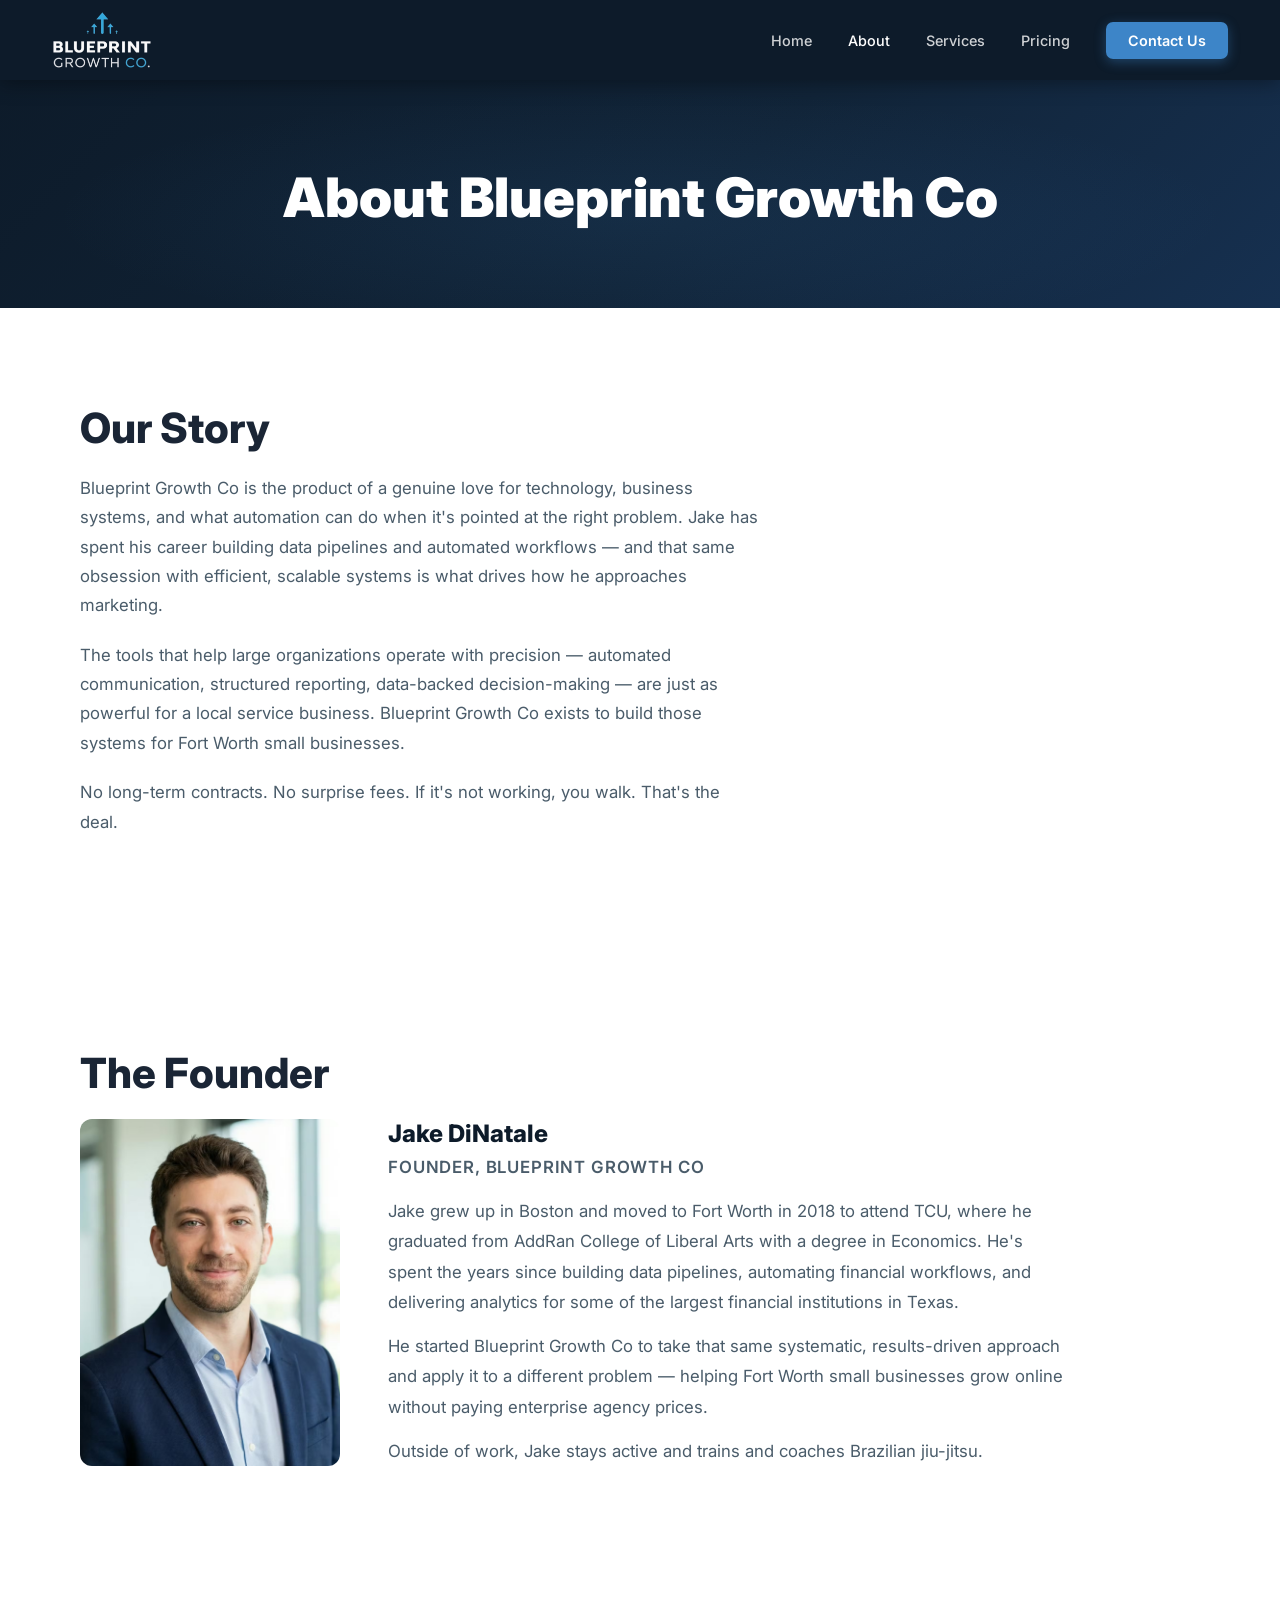
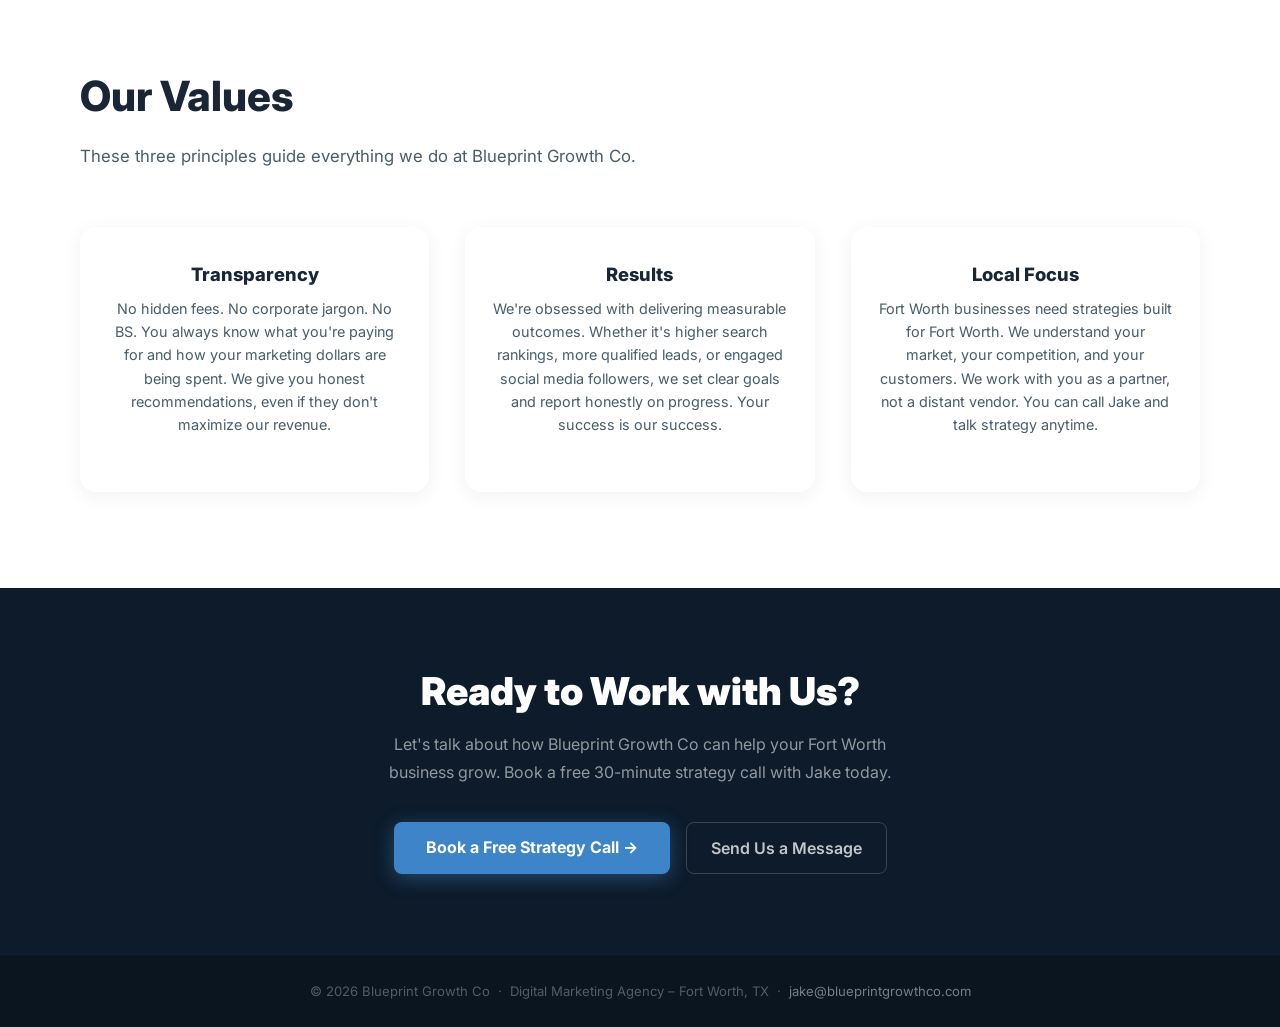
==== about.html @ 94628515 "Blueprint Growth Co - initial site build" ====
<!DOCTYPE html>
<html lang="en">
<head>
  <meta charset="UTF-8" />
  <meta name="viewport" content="width=device-width, initial-scale=1.0" />

  <title>About Us | Blueprint Growth Co – Digital Marketing Agency Fort Worth TX</title>
  <meta name="description" content="Learn about Blueprint Growth Co, a Fort Worth-based digital marketing agency dedicated to helping small businesses grow through local SEO, website design, social media management, and customer outreach." />
  <meta name="keywords" content="Blueprint Growth Co, digital marketing agency Fort Worth, small business marketing Fort Worth, local SEO Fort Worth, marketing consultant Fort Worth Texas" />
  <meta name="author" content="Jake DiNatale, Blueprint Growth Co" />
  <meta name="robots" content="index, follow" />
  <link rel="canonical" href="https://www.blueprintgrowthco.com/about.html" />
  <meta name="geo.region" content="US-TX" />
  <meta name="geo.placename" content="Fort Worth, Texas" />
  <meta name="geo.position" content="32.7555;-97.3308" />
  <meta property="og:type" content="website" />
  <meta property="og:url" content="https://www.blueprintgrowthco.com/about.html" />
  <meta property="og:title" content="About Blueprint Growth Co – Fort Worth Digital Marketing Agency" />
  <meta property="og:description" content="Fort Worth digital marketing agency helping small businesses grow. Meet the team behind Blueprint Growth Co." />
  <meta property="og:image" content="https://www.blueprintgrowthco.com/assets/images/logo.png" />
  <meta property="og:site_name" content="Blueprint Growth Co" />

  <script type="application/ld+json">
  {
    "@context": "https://schema.org",
    "@type": "BreadcrumbList",
    "itemListElement": [
      { "@type": "ListItem", "position": 1, "name": "Home", "item": "https://www.blueprintgrowthco.com/" },
      { "@type": "ListItem", "position": 2, "name": "About", "item": "https://www.blueprintgrowthco.com/about.html" }
    ]
  }
  </script>
  <script type="application/ld+json">
  {
    "@context": "https://schema.org",
    "@type": "LocalBusiness",
    "name": "Blueprint Growth Co",
    "description": "Fort Worth digital marketing agency for small businesses. Founded by Jake DiNatale, we focus on local SEO, website design, social media management, and AI-powered customer outreach.",
    "url": "https://www.blueprintgrowthco.com",
    "telephone": "+1-978-806-6103",
    "email": "jake@blueprintgrowthco.com",
    "address": { "@type": "PostalAddress", "addressLocality": "Fort Worth", "addressRegion": "TX", "addressCountry": "US" },
    "geo": { "@type": "GeoCoordinates", "latitude": 32.7555, "longitude": -97.3308 },
    "image": "https://www.blueprintgrowthco.com/assets/images/logo.png"
  }
  </script>

  <link rel="preconnect" href="https://fonts.googleapis.com" />
  <link rel="preconnect" href="https://fonts.gstatic.com" crossorigin />
  <link href="https://fonts.googleapis.com/css2?family=Inter:wght@400;500;600;700;800;900&display=swap" rel="stylesheet" />
  <link rel="stylesheet" href="css/styles.css">
</head>
<body>

<div id="progress-bar"></div>

<a href="https://calendly.com/jacobadinatale/30min" target="_blank" rel="noopener" id="float-cta">
  <svg viewBox="0 0 24 24"><path d="M8 6h13M8 12h13M8 18h13M3 6h.01M3 12h.01M3 18h.01"/></svg>
  Book Free Strategy Call
</a>

<!-- ══ NAV ══ -->
<nav id="mainNav">
  <a href="index.html" class="nav-logo">
    <img src="assets/images/logo.png" alt="Blueprint Growth Co – Digital Marketing Agency Fort Worth TX" />
  </a>
  <ul class="nav-links">
    <li><a href="index.html">Home</a></li>
    <li><a href="about.html" class="active">About</a></li>
    <li><a href="index.html#services">Services</a></li>
    <li><a href="services.html">Pricing</a></li>
    <li><a href="contact.html" class="btn-nav">Contact Us</a></li>
  </ul>
  <button class="hamburger" aria-label="Open menu" aria-expanded="false">
    <span></span><span></span><span></span>
  </button>
  <div class="mobile-menu" id="mobileMenu" role="navigation">
    <a href="index.html">Home</a>
    <a href="about.html">About</a>
    <a href="index.html#services">Services</a>
    <a href="services.html">Pricing</a>
    <a href="contact.html">Contact Us</a>
  </div>
</nav>

<!-- ══ HERO ══ -->
<section class="about-hero" id="top">
  <div class="page-hero-inner">
    <h1>About Blueprint Growth Co</h1>
  </div>
</section>

<!-- ══ OUR STORY ══ -->
<section class="about-section reveal">
  <div class="about-section-inner">
    <h2>Our Story</h2>
    <p>Blueprint Growth Co is the product of a genuine love for technology, business systems, and what automation can do when it's pointed at the right problem. Jake has spent his career building data pipelines and automated workflows — and that same obsession with efficient, scalable systems is what drives how he approaches marketing.</p>
    <p>The tools that help large organizations operate with precision — automated communication, structured reporting, data-backed decision-making — are just as powerful for a local service business. Blueprint Growth Co exists to build those systems for Fort Worth small businesses.</p>
    <p>No long-term contracts. No surprise fees. If it's not working, you walk. That's the deal.</p>
  </div>
</section>

<!-- ══ MEET THE FOUNDER ══ -->
<section class="about-section about-section-alt">
  <div class="about-section-inner">
    <h2>The Founder</h2>

    <div class="founder-wrap reveal">
      <img src="assets/images/jake.jpg" alt="Jake DiNatale, Founder of Blueprint Growth Co" class="founder-img" />
      <div class="founder-bio">
        <h3>Jake DiNatale</h3>
        <p class="founder-title">Founder, Blueprint Growth Co</p>
        <p>Jake grew up in Boston and moved to Fort Worth in 2018 to attend TCU, where he graduated from AddRan College of Liberal Arts with a degree in Economics. He's spent the years since building data pipelines, automating financial workflows, and delivering analytics for some of the largest financial institutions in Texas.</p>
        <p>He started Blueprint Growth Co to take that same systematic, results-driven approach and apply it to a different problem — helping Fort Worth small businesses grow online without paying enterprise agency prices.</p>
        <p>Outside of work, Jake stays active and trains and coaches Brazilian jiu-jitsu.</p>
      </div>
    </div>
  </div>
</section>

<!-- ══ OUR VALUES ══ -->
<section class="about-section reveal">
  <div class="about-section-inner">
    <h2>Our Values</h2>
    <p style="margin-bottom: 56px;">These three principles guide everything we do at Blueprint Growth Co.</p>

    <div class="values-grid">
      <!-- Transparency -->
      <div class="value-card reveal">
        <h3>Transparency</h3>
        <p>No hidden fees. No corporate jargon. No BS. You always know what you're paying for and how your marketing dollars are being spent. We give you honest recommendations, even if they don't maximize our revenue.</p>
      </div>

      <!-- Results -->
      <div class="value-card reveal reveal-delay-1">
        <h3>Results</h3>
        <p>We're obsessed with delivering measurable outcomes. Whether it's higher search rankings, more qualified leads, or engaged social media followers, we set clear goals and report honestly on progress. Your success is our success.</p>
      </div>

      <!-- Local Focus -->
      <div class="value-card reveal reveal-delay-2">
        <h3>Local Focus</h3>
        <p>Fort Worth businesses need strategies built for Fort Worth. We understand your market, your competition, and your customers. We work with you as a partner, not a distant vendor. You can call Jake and talk strategy anytime.</p>
      </div>
    </div>
  </div>
</section>

<!-- ══ CTA STRIP ══ -->
<section class="cta-strip">
  <h2 class="reveal">Ready to Work with Us?</h2>
  <p class="reveal">Let's talk about how Blueprint Growth Co can help your Fort Worth business grow. Book a free 30-minute strategy call with Jake today.</p>
  <div class="cta-strip-btns reveal">
    <a href="https://calendly.com/jacobadinatale/30min" target="_blank" rel="noopener" class="btn-primary">Book a Free Strategy Call →</a>
    <a href="contact.html" class="btn-ghost">Send Us a Message</a>
  </div>
</section>

<!-- ══ FOOTER ══ -->
<footer>
  <p>&copy; 2026 Blueprint Growth Co &nbsp;·&nbsp; Digital Marketing Agency – Fort Worth, TX &nbsp;·&nbsp; <a href="mailto:jake@blueprintgrowthco.com">jake@blueprintgrowthco.com</a></p>
</footer>

<script src="js/main.js"></script>

</body>
</html>
---- css/styles.css ----
/* ── RESET ── */
*, *::before, *::after {
  box-sizing: border-box;
  margin: 0;
  padding: 0;
}

/* ── VARIABLES ── */
:root {
  --navy:    #0d1b2a;
  --navy2:   #112236;
  --navy3:   #0a1520;
  --blue:    #3d85c8;
  --blue-h:  #2d72b8;
  --blue-lt: #5a9fd4;
  --white:   #ffffff;
  --light:   #f0f5fa;
  --light2:  #e4eef7;
  --text:    #1a2535;
  --text-2:  #4a5c6a;
}

/* ── FONTS ── */
@import url('https://fonts.googleapis.com/css2?family=Inter:wght@400;500;600;700;800;900&display=swap');

html {
  scroll-behavior: smooth;
}

body {
  font-family: 'Inter', sans-serif;
  color: var(--text);
  background: var(--white);
  overflow-x: hidden;
}

/* ── SCROLL PROGRESS ── */
#progress-bar {
  position: fixed;
  top: 0;
  left: 0;
  height: 3px;
  width: 0%;
  background: linear-gradient(90deg, var(--blue), var(--blue-lt));
  z-index: 9999;
  transition: width .1s linear;
}

/* ── FLOAT CTA ── */
#float-cta {
  position: fixed;
  bottom: 28px;
  right: 28px;
  z-index: 900;
  display: flex;
  align-items: center;
  gap: 10px;
  background: var(--blue);
  color: var(--white);
  padding: 14px 22px;
  border-radius: 50px;
  font-size: .88rem;
  font-weight: 700;
  text-decoration: none;
  box-shadow: 0 6px 28px rgba(61,133,200,.5);
  opacity: 0;
  transform: translateY(16px);
  transition: opacity .3s, transform .3s, background .2s;
}

#float-cta.visible {
  opacity: 1;
  transform: translateY(0);
}

#float-cta:hover {
  background: var(--blue-h);
}

#float-cta svg {
  width: 18px;
  height: 18px;
  stroke: currentColor;
  fill: none;
  stroke-width: 2;
}

/* ── NAV ── */
nav {
  position: sticky;
  top: 0;
  z-index: 1000;
  background: var(--navy);
  display: flex;
  align-items: center;
  justify-content: space-between;
  padding: 0 52px;
  height: 80px;
  box-shadow: 0 2px 20px rgba(0,0,0,.4);
  transition: height .3s, box-shadow .3s;
}

nav.scrolled {
  height: 64px;
  box-shadow: 0 4px 28px rgba(0,0,0,.5);
}

.nav-logo {
  text-decoration: none;
  display: flex;
  align-items: center;
}

.nav-logo img {
  height: 58px;
  display: block;
  transition: height .3s;
}

nav.scrolled .nav-logo img {
  height: 46px;
}

.nav-links {
  display: flex;
  align-items: center;
  gap: 36px;
  list-style: none;
}

.nav-links a {
  color: rgba(255,255,255,.8);
  text-decoration: none;
  font-size: .9rem;
  font-weight: 500;
  transition: color .2s;
}

.nav-links a:hover {
  color: var(--white);
}

.nav-links a.active {
  color: var(--white);
}

.btn-nav {
  background: var(--blue);
  color: var(--white) !important;
  padding: 10px 22px;
  border-radius: 7px;
  font-weight: 600 !important;
  transition: background .2s, transform .15s !important;
  box-shadow: 0 3px 12px rgba(61,133,200,.4);
}

.btn-nav:hover {
  background: var(--blue-h) !important;
  transform: translateY(-1px) !important;
}

.hamburger {
  display: none;
  flex-direction: column;
  gap: 5px;
  cursor: pointer;
  background: none;
  border: none;
  padding: 4px;
}

.hamburger span {
  display: block;
  width: 26px;
  height: 2px;
  background: var(--white);
  border-radius: 2px;
  pointer-events: none;
}

.mobile-menu {
  display: none;
  position: absolute;
  top: 100%;
  left: 0;
  right: 0;
  background: var(--navy2);
  padding: 24px 48px;
  flex-direction: column;
  gap: 20px;
  box-shadow: 0 8px 24px rgba(0,0,0,.3);
}

.mobile-menu a {
  color: rgba(255,255,255,.85);
  text-decoration: none;
  font-size: 1rem;
  font-weight: 500;
}

.mobile-menu.open {
  display: flex;
}

/* ── SCROLL REVEAL ── */
.reveal {
  opacity: 0;
  transform: translateY(32px);
  transition: opacity .7s ease, transform .7s ease;
}

.reveal.visible {
  opacity: 1;
  transform: translateY(0);
}

.reveal-delay-1 {
  transition-delay: .1s;
}

.reveal-delay-2 {
  transition-delay: .2s;
}

.reveal-delay-3 {
  transition-delay: .3s;
}

/* ── PAGE HERO ── */
.page-hero {
  background: linear-gradient(135deg, var(--navy) 0%, #112438 55%, #163050 100%);
  padding: 88px 52px 80px;
  text-align: center;
  position: relative;
  overflow: hidden;
}

.page-hero::after {
  content: '';
  position: absolute;
  inset: 0;
  background: radial-gradient(ellipse at 50% 60%, rgba(61,133,200,.1) 0%, transparent 65%);
  pointer-events: none;
}

.page-hero-inner {
  position: relative;
  z-index: 1;
  max-width: 720px;
  margin: 0 auto;
}

.hero-eyebrow {
  display: inline-flex;
  align-items: center;
  gap: 8px;
  background: rgba(61,133,200,.15);
  border: 1px solid rgba(61,133,200,.35);
  color: var(--blue-lt);
  font-size: .74rem;
  font-weight: 700;
  letter-spacing: 2px;
  text-transform: uppercase;
  padding: 7px 16px;
  border-radius: 100px;
  margin-bottom: 28px;
}

.hero-eyebrow::before {
  content: '';
  width: 6px;
  height: 6px;
  border-radius: 50%;
  background: var(--blue);
}

.page-hero h1 {
  font-size: clamp(2.2rem, 4.5vw, 3.4rem);
  font-weight: 900;
  color: var(--white);
  line-height: 1.1;
  margin-bottom: 18px;
}

.page-hero p {
  font-size: 1.05rem;
  color: rgba(255,255,255,.6);
  line-height: 1.8;
  max-width: 580px;
  margin: 0 auto 36px;
}

.hero-note {
  display: inline-flex;
  align-items: center;
  gap: 8px;
  font-size: .82rem;
  color: rgba(255,255,255,.4);
  font-weight: 500;
}

.hero-note svg {
  width: 15px;
  height: 15px;
  stroke: var(--blue-lt);
  fill: none;
  stroke-width: 2;
}

/* ── SECTION BASE ── */
section {
  padding: 96px 52px;
}

.container {
  max-width: 1120px;
  margin: 0 auto;
}

.section-label {
  font-size: .72rem;
  font-weight: 700;
  letter-spacing: 2.5px;
  text-transform: uppercase;
  color: var(--blue);
  margin-bottom: 12px;
}

.section-title {
  font-size: clamp(1.8rem, 3.5vw, 2.6rem);
  font-weight: 800;
  line-height: 1.2;
  margin-bottom: 20px;
}

.section-sub {
  font-size: 1.05rem;
  color: var(--text-2);
  line-height: 1.75;
  max-width: 620px;
  margin-bottom: 56px;
}

/* ── PRICING SECTION ── */
.pricing {
  background: var(--light);
}

.pricing-grid {
  display: grid;
  grid-template-columns: repeat(3, 1fr);
  gap: 28px;
  align-items: start;
}

/* ── PRICING CARD ── */
.price-card {
  background: var(--white);
  border-radius: 20px;
  border: 1.5px solid var(--light2);
  padding: 40px 32px;
  position: relative;
  transition: transform .25s, box-shadow .25s, border-color .3s;
  box-shadow: 0 4px 24px rgba(13,27,42,.07);
}

.price-card:hover {
  transform: translateY(-6px);
  box-shadow: 0 18px 52px rgba(13,27,42,.12);
  border-color: rgba(61,133,200,.3);
}

/* featured card */
.price-card.featured {
  background: var(--navy);
  border-color: var(--blue);
  box-shadow: 0 12px 48px rgba(61,133,200,.25);
}

.price-card.featured:hover {
  box-shadow: 0 24px 64px rgba(61,133,200,.35);
  border-color: var(--blue-lt);
}

.badge-popular {
  position: absolute;
  top: -14px;
  left: 50%;
  transform: translateX(-50%);
  background: var(--blue);
  color: var(--white);
  font-size: .7rem;
  font-weight: 800;
  letter-spacing: 1.5px;
  text-transform: uppercase;
  padding: 5px 16px;
  border-radius: 100px;
  box-shadow: 0 4px 14px rgba(61,133,200,.45);
  white-space: nowrap;
}

.card-icon {
  width: 60px;
  height: 60px;
  border-radius: 16px;
  background: var(--light);
  display: flex;
  align-items: center;
  justify-content: center;
  margin-bottom: 24px;
}

.price-card.featured .card-icon {
  background: rgba(61,133,200,.15);
}

.card-icon svg {
  width: 28px;
  height: 28px;
  stroke: var(--blue);
  fill: none;
  stroke-width: 1.8;
}

.card-name {
  font-size: .8rem;
  font-weight: 700;
  letter-spacing: 2px;
  text-transform: uppercase;
  color: var(--blue);
  margin-bottom: 10px;
}

.price-card.featured .card-name {
  color: var(--blue-lt);
}

.card-title {
  font-size: 1.25rem;
  font-weight: 800;
  color: var(--text);
  margin-bottom: 6px;
  line-height: 1.25;
}

.price-card.featured .card-title {
  color: var(--white);
}

.card-desc {
  font-size: .88rem;
  color: var(--text-2);
  line-height: 1.65;
  margin-bottom: 28px;
}

.price-card.featured .card-desc {
  color: rgba(255,255,255,.5);
}

.card-divider {
  border: none;
  border-top: 1px solid var(--light2);
  margin-bottom: 24px;
}

.price-card.featured .card-divider {
  border-color: rgba(255,255,255,.1);
}

.price-row {
  display: flex;
  align-items: baseline;
  gap: 6px;
  margin-bottom: 6px;
}

.price-amount {
  font-size: 3rem;
  font-weight: 900;
  color: var(--text);
  line-height: 1;
}

.price-card.featured .price-amount {
  color: var(--white);
}

.price-period {
  font-size: .9rem;
  color: var(--text-2);
  font-weight: 500;
}

.price-card.featured .price-period {
  color: rgba(255,255,255,.5);
}

.price-setup {
  font-size: .8rem;
  color: var(--text-2);
  margin-bottom: 28px;
  font-weight: 500;
}

.price-card.featured .price-setup {
  color: rgba(255,255,255,.4);
}

.feature-list {
  list-style: none;
  display: flex;
  flex-direction: column;
  gap: 12px;
  margin-bottom: 32px;
}

.feature-list li {
  display: flex;
  align-items: flex-start;
  gap: 12px;
  font-size: .9rem;
  color: var(--text-2);
  line-height: 1.5;
}

.price-card.featured .feature-list li {
  color: rgba(255,255,255,.65);
}

.feat-check {
  width: 20px;
  height: 20px;
  min-width: 20px;
  border-radius: 50%;
  background: rgba(61,133,200,.12);
  display: flex;
  align-items: center;
  justify-content: center;
  margin-top: 1px;
}

.price-card.featured .feat-check {
  background: rgba(61,133,200,.25);
}

.feat-check svg {
  width: 10px;
  height: 10px;
  fill: none;
  stroke: var(--blue);
  stroke-width: 2.8;
}

.price-card.featured .feat-check svg {
  stroke: var(--blue-lt);
}

.btn-card {
  display: block;
  text-align: center;
  width: 100%;
  padding: 14px 24px;
  border-radius: 10px;
  font-size: .95rem;
  font-weight: 700;
  text-decoration: none;
  transition: background .2s, transform .15s, box-shadow .2s;
}

.btn-card-outline {
  border: 2px solid var(--blue);
  color: var(--blue);
  background: transparent;
}

.btn-card-outline:hover {
  background: var(--blue);
  color: var(--white);
  transform: translateY(-2px);
}

.btn-card-solid {
  background: var(--blue);
  color: var(--white);
  box-shadow: 0 4px 18px rgba(61,133,200,.4);
}

.btn-card-solid:hover {
  background: var(--blue-h);
  transform: translateY(-2px);
  box-shadow: 0 8px 24px rgba(61,133,200,.5);
}

/* ── BUNDLE BANNER ── */
.bundle {
  background: var(--white);
}

.bundle-box {
  background: linear-gradient(135deg, var(--navy) 0%, #112438 60%, #163050 100%);
  border-radius: 24px;
  padding: 56px 64px;
  display: flex;
  align-items: center;
  gap: 56px;
  border: 1px solid rgba(61,133,200,.2);
  box-shadow: 0 16px 56px rgba(13,27,42,.18);
  position: relative;
  overflow: hidden;
}

.bundle-box::after {
  content: '';
  position: absolute;
  top: -100px;
  right: -100px;
  width: 400px;
  height: 400px;
  border-radius: 50%;
  background: radial-gradient(circle, rgba(61,133,200,.1) 0%, transparent 65%);
  pointer-events: none;
}

.bundle-text {
  flex: 1;
  position: relative;
  z-index: 1;
}

.bundle-eyebrow {
  font-size: .72rem;
  font-weight: 700;
  letter-spacing: 2.5px;
  text-transform: uppercase;
  color: var(--blue-lt);
  margin-bottom: 14px;
}

.bundle-text h2 {
  font-size: clamp(1.6rem, 2.8vw, 2.1rem);
  font-weight: 900;
  color: var(--white);
  margin-bottom: 14px;
  line-height: 1.2;
}

.bundle-text p {
  font-size: .97rem;
  color: rgba(255,255,255,.55);
  line-height: 1.75;
}

.bundle-cta {
  flex-shrink: 0;
  position: relative;
  z-index: 1;
  text-align: center;
}

.bundle-price {
  font-size: 3.2rem;
  font-weight: 900;
  color: var(--white);
  line-height: 1;
}

.bundle-price span {
  font-size: 1rem;
  color: rgba(255,255,255,.5);
  font-weight: 500;
}

.bundle-savings {
  display: inline-block;
  background: rgba(61,133,200,.2);
  border: 1px solid rgba(61,133,200,.4);
  color: var(--blue-lt);
  font-size: .72rem;
  font-weight: 700;
  letter-spacing: 1px;
  text-transform: uppercase;
  padding: 4px 12px;
  border-radius: 100px;
  margin: 10px 0 22px;
}

.btn-bundle {
  display: block;
  background: var(--blue);
  color: var(--white);
  padding: 14px 32px;
  border-radius: 10px;
  font-size: .95rem;
  font-weight: 700;
  text-decoration: none;
  white-space: nowrap;
  box-shadow: 0 4px 20px rgba(61,133,200,.45);
  transition: background .2s, transform .15s, box-shadow .2s;
}

.btn-bundle:hover {
  background: var(--blue-h);
  transform: translateY(-2px);
  box-shadow: 0 8px 28px rgba(61,133,200,.55);
}

/* ── FAQ ── */
.faq {
  background: var(--light);
}

.faq-inner {
  display: grid;
  grid-template-columns: 1fr 1fr;
  gap: 64px;
  align-items: start;
}

.faq-intro p {
  font-size: .97rem;
  color: var(--text-2);
  line-height: 1.8;
  margin-bottom: 28px;
}

.faq-list {
  display: flex;
  flex-direction: column;
  gap: 12px;
}

.faq-item {
  background: var(--white);
  border-radius: 12px;
  overflow: hidden;
  box-shadow: 0 2px 12px rgba(13,27,42,.06);
  border-left: 3px solid transparent;
  transition: border-color .2s;
}

.faq-item.open {
  border-left-color: var(--blue);
}

.faq-q {
  width: 100%;
  background: none;
  border: none;
  cursor: pointer;
  display: flex;
  justify-content: space-between;
  align-items: center;
  padding: 20px 22px;
  text-align: left;
  font-size: .97rem;
  font-weight: 600;
  color: var(--text);
  font-family: 'Inter', sans-serif;
  transition: color .2s;
}

.faq-q:hover {
  color: var(--blue);
}

.faq-q svg {
  min-width: 20px;
  transition: transform .3s;
  stroke: var(--blue);
  fill: none;
  stroke-width: 2;
}

.faq-item.open .faq-q svg {
  transform: rotate(45deg);
}

.faq-a {
  max-height: 0;
  overflow: hidden;
  transition: max-height .4s ease, padding .3s ease;
  font-size: .91rem;
  color: var(--text-2);
  line-height: 1.75;
  padding: 0 22px;
}

.faq-item.open .faq-a {
  max-height: 400px;
  padding: 0 22px 20px;
}

/* ── CTA STRIP ── */
.cta-strip {
  background: var(--navy);
  padding: 80px 52px;
  text-align: center;
}

.cta-strip h2 {
  font-size: clamp(1.8rem, 3vw, 2.5rem);
  font-weight: 900;
  color: var(--white);
  margin-bottom: 16px;
}

.cta-strip p {
  font-size: 1rem;
  color: rgba(255,255,255,.55);
  line-height: 1.75;
  max-width: 540px;
  margin: 0 auto 36px;
}

.cta-strip-btns {
  display: flex;
  gap: 16px;
  justify-content: center;
  flex-wrap: wrap;
}

.btn-primary {
  display: inline-block;
  background: var(--blue);
  color: var(--white);
  padding: 15px 32px;
  border-radius: 8px;
  font-size: 1rem;
  font-weight: 700;
  text-decoration: none;
  transition: background .2s, transform .15s, box-shadow .2s;
  box-shadow: 0 4px 20px rgba(61,133,200,.45);
}

.btn-primary:hover {
  background: var(--blue-h);
  transform: translateY(-3px);
  box-shadow: 0 8px 28px rgba(61,133,200,.55);
}

.btn-ghost {
  display: inline-flex;
  align-items: center;
  gap: 8px;
  color: rgba(255,255,255,.75);
  font-size: 1rem;
  font-weight: 600;
  text-decoration: none;
  padding: 15px 24px;
  border-radius: 8px;
  border: 1.5px solid rgba(255,255,255,.18);
  transition: all .2s;
}

.btn-ghost:hover {
  border-color: rgba(61,133,200,.6);
  color: var(--white);
  background: rgba(61,133,200,.1);
}

/* ── CONTACT PAGE STYLES ── */
main {
  flex: 1;
}

.contact-wrap {
  max-width: 1080px;
  margin: 0 auto;
  display: grid;
  grid-template-columns: 1fr 420px;
  gap: 60px;
  padding: 72px 52px;
  align-items: start;
}

/* ── FORM ── */
.form-card {
  background: var(--white);
  border: 1px solid #e2e8f0;
  border-radius: 16px;
  padding: 44px 40px;
  box-shadow: 0 8px 40px rgba(0,0,0,.07);
}

.form-card h2 {
  font-size: 1.45rem;
  font-weight: 800;
  margin-bottom: 6px;
}

.form-card .sub {
  font-size: .9rem;
  color: #6a7d8e;
  margin-bottom: 32px;
  line-height: 1.6;
}

.field-row {
  display: grid;
  grid-template-columns: 1fr 1fr;
  gap: 18px;
}

.field {
  display: flex;
  flex-direction: column;
  margin-bottom: 20px;
}

.field label {
  font-size: .78rem;
  font-weight: 700;
  letter-spacing: 1px;
  text-transform: uppercase;
  color: #4a5c6a;
  margin-bottom: 7px;
}

.field input,
.field select,
.field textarea {
  font-family: 'Inter', sans-serif;
  font-size: .95rem;
  border: 1.5px solid #dde3ea;
  border-radius: 8px;
  padding: 11px 14px;
  color: var(--text);
  transition: border-color .2s, box-shadow .2s;
  outline: none;
  background: var(--white);
  width: 100%;
}

.field input:focus,
.field select:focus,
.field textarea:focus {
  border-color: var(--blue);
  box-shadow: 0 0 0 3px rgba(61,133,200,.14);
}

.field textarea {
  resize: vertical;
  min-height: 110px;
}

.field select {
  appearance: none;
  background-image: url("data:image/svg+xml,%3Csvg xmlns='http://www.w3.org/2000/svg' width='12' height='8' viewBox='0 0 12 8'%3E%3Cpath d='M1 1l5 5 5-5' stroke='%236a7d8e' stroke-width='1.5' fill='none' stroke-linecap='round'/%3E%3C/svg%3E");
  background-repeat: no-repeat;
  background-position: right 14px center;
  padding-right: 38px;
}

/* checkboxes */
.checkbox-group {
  display: flex;
  flex-direction: column;
  gap: 10px;
}

.checkbox-label {
  display: flex;
  align-items: center;
  gap: 10px;
  font-size: .9rem;
  color: var(--text);
  cursor: pointer;
}

.checkbox-label input[type="checkbox"] {
  width: 17px;
  height: 17px;
  min-width: 17px;
  accent-color: var(--blue);
  cursor: pointer;
  border: none;
  padding: 0;
  border-radius: 3px;
}

.btn-submit {
  width: 100%;
  background: var(--blue);
  color: var(--white);
  border: none;
  border-radius: 8px;
  padding: 16px;
  font-size: 1rem;
  font-weight: 700;
  font-family: 'Inter', sans-serif;
  cursor: pointer;
  transition: background .2s, transform .15s;
  margin-top: 8px;
}

.btn-submit:hover {
  background: var(--blue-h);
  transform: translateY(-1px);
}

/* success message */
.success-msg {
  display: none;
  background: #f0faf4;
  border: 1.5px solid #34d399;
  border-radius: 10px;
  padding: 18px 20px;
  font-size: .92rem;
  color: #065f46;
  font-weight: 500;
  margin-top: 20px;
  text-align: center;
}

/* ── SIDEBAR ── */
.sidebar {
  display: flex;
  flex-direction: column;
  gap: 28px;
}

.info-card {
  background: var(--navy);
  border-radius: 14px;
  padding: 32px 28px;
  color: var(--white);
}

.info-card h3 {
  font-size: 1.05rem;
  font-weight: 700;
  margin-bottom: 20px;
}

.info-item {
  display: flex;
  align-items: flex-start;
  gap: 14px;
  margin-bottom: 20px;
}

.info-item:last-child {
  margin-bottom: 0;
}

.info-icon {
  width: 40px;
  height: 40px;
  min-width: 40px;
  border-radius: 9px;
  background: rgba(61,133,200,.25);
  display: flex;
  align-items: center;
  justify-content: center;
}

.info-icon svg {
  width: 19px;
  height: 19px;
  stroke: var(--blue-lt);
  fill: none;
  stroke-width: 1.8;
}

.info-item-text strong {
  display: block;
  font-size: .75rem;
  font-weight: 700;
  color: rgba(255,255,255,.45);
  text-transform: uppercase;
  letter-spacing: 1.5px;
  margin-bottom: 3px;
}

.info-item-text a,
.info-item-text span {
  color: var(--white);
  font-size: .92rem;
  text-decoration: none;
}

.info-item-text a:hover {
  color: var(--blue-lt);
}

.booking-card {
  background: var(--blue);
  border-radius: 14px;
  padding: 28px;
  color: var(--white);
  text-align: center;
}

.booking-card h3 {
  font-size: 1rem;
  font-weight: 800;
  margin-bottom: 8px;
}

.booking-card p {
  font-size: .85rem;
  opacity: .85;
  line-height: 1.6;
  margin-bottom: 20px;
}

.btn-book {
  display: block;
  background: var(--white);
  color: var(--blue);
  padding: 12px 20px;
  border-radius: 8px;
  font-weight: 700;
  font-size: .9rem;
  text-decoration: none;
  transition: opacity .2s;
}

.btn-book:hover {
  opacity: .9;
}

/* ── FOOTER ── */
footer {
  background: var(--navy3);
  border-top: 1px solid rgba(61,133,200,.1);
  padding: 28px 52px;
  text-align: center;
  font-size: .82rem;
  color: rgba(255,255,255,.3);
}

footer a {
  color: rgba(255,255,255,.45);
  text-decoration: none;
  transition: color .2s;
}

footer a:hover {
  color: var(--blue-lt);
}

body.contact-page {
  min-height: 100vh;
  display: flex;
  flex-direction: column;
  background: var(--light);
}

.page-hero {
  background: var(--navy);
  padding: 64px 52px 56px;
  text-align: center;
}

.page-hero .eyebrow {
  display: inline-block;
  background: var(--blue);
  color: var(--white);
  font-size: .72rem;
  font-weight: 700;
  letter-spacing: 2px;
  text-transform: uppercase;
  padding: 5px 14px;
  border-radius: 4px;
  margin-bottom: 18px;
}

.page-hero h1 {
  font-size: clamp(2rem, 4vw, 3rem);
  font-weight: 900;
  color: var(--white);
  margin-bottom: 14px;
}

.page-hero p {
  font-size: 1.05rem;
  color: rgba(255,255,255,.6);
  max-width: 520px;
  margin: 0 auto;
  line-height: 1.7;
}

/* ── ABOUT PAGE STYLES ── */
.about-hero {
  background: linear-gradient(135deg, var(--navy) 0%, #112438 55%, #163050 100%);
  padding: 88px 52px 80px;
  text-align: center;
  position: relative;
  overflow: hidden;
}

.about-hero::after {
  content: '';
  position: absolute;
  inset: 0;
  background: radial-gradient(ellipse at 50% 60%, rgba(61,133,200,.1) 0%, transparent 65%);
  pointer-events: none;
}

.about-hero h1 {
  font-size: clamp(2.2rem, 4.5vw, 3.4rem);
  font-weight: 900;
  color: var(--white);
  line-height: 1.1;
}

.about-section {
  padding: 96px 52px;
}

.about-section.alt {
  background: var(--light);
}

.about-section-inner {
  max-width: 1120px;
  margin: 0 auto;
}

.about-section h2 {
  font-size: clamp(1.8rem, 3.5vw, 2.6rem);
  font-weight: 800;
  line-height: 1.2;
  margin-bottom: 20px;
}

.about-section p {
  font-size: 1.05rem;
  color: var(--text-2);
  line-height: 1.75;
  margin-bottom: 20px;
  max-width: 680px;
}

.team-grid {
  display: grid;
  grid-template-columns: repeat(3, 1fr);
  gap: 40px;
  margin-top: 56px;
}

.team-member {
  text-align: center;
}

.team-member img {
  width: 100%;
  border-radius: 16px;
  margin-bottom: 24px;
  object-fit: cover;
  aspect-ratio: 1;
}

.team-member h3 {
  font-size: 1.2rem;
  font-weight: 800;
  margin-bottom: 6px;
}

.team-member p {
  font-size: 0.9rem;
  color: var(--text-2);
}

.values-grid {
  display: grid;
  grid-template-columns: repeat(3, 1fr);
  gap: 36px;
  margin-top: 56px;
}

.value-card {
  background: var(--white);
  border-radius: 16px;
  padding: 36px 28px;
  text-align: center;
  box-shadow: 0 4px 20px rgba(13,27,42,.06);
  transition: transform .25s, box-shadow .25s;
}

.value-card:hover {
  transform: translateY(-4px);
  box-shadow: 0 12px 36px rgba(13,27,42,.12);
}

.value-card h3 {
  font-size: 1.15rem;
  font-weight: 800;
  margin-bottom: 12px;
}

.value-card p {
  font-size: 0.9rem;
  color: var(--text-2);
  line-height: 1.6;
}

/* ── RESPONSIVE ── */
@media (max-width: 960px) {
  nav {
    padding: 0 24px;
    height: 68px;
  }

  nav.scrolled {
    height: 56px;
  }

  .nav-logo img {
    height: 46px;
  }

  .mobile-menu {
    padding: 20px 24px;
  }

  .nav-links {
    display: none;
  }

  .hamburger {
    display: flex;
  }

  section {
    padding: 72px 24px;
  }

  .page-hero, .about-hero {
    padding: 64px 24px 56px;
  }

  .pricing-grid {
    grid-template-columns: 1fr;
  }

  .bundle-box {
    flex-direction: column;
    gap: 32px;
    text-align: center;
    padding: 40px 28px;
  }

  .faq-inner {
    grid-template-columns: 1fr;
    gap: 36px;
  }

  .cta-strip {
    padding: 64px 24px;
  }

  .cta-strip-btns {
    flex-direction: column;
    align-items: center;
  }

  footer {
    padding: 24px;
  }

  .contact-wrap {
    grid-template-columns: 1fr;
    padding: 48px 24px;
    gap: 36px;
  }

  .field-row {
    grid-template-columns: 1fr;
  }

  .form-card {
    padding: 30px 22px;
  }

  .team-grid {
    grid-template-columns: 1fr;
    gap: 24px;
  }

  .values-grid {
    grid-template-columns: 1fr;
    gap: 24px;
  }
}

@media (max-width: 600px) {
  .price-card {
    padding: 28px 20px;
  }

  .bundle-price {
    font-size: 2.4rem;
  }
}

/* ── HOME PAGE SPECIFIC STYLES ── */
.hero {
  background: linear-gradient(135deg, var(--navy) 0%, #112438 55%, #163050 100%);
  padding: 120px 52px 100px;
  text-align: center;
  position: relative;
  overflow: hidden;
}

.hero::after {
  content: '';
  position: absolute;
  inset: 0;
  background: radial-gradient(ellipse at 50% 60%, rgba(61,133,200,.15) 0%, transparent 70%);
  pointer-events: none;
}

.hero-top {
  position: relative;
  z-index: 1;
  max-width: 820px;
  margin: 0 auto;
}

.hero-top h1 {
  font-size: clamp(2.4rem, 5vw, 3.6rem);
  font-weight: 900;
  color: var(--white);
  line-height: 1.1;
  margin-bottom: 24px;
}

.hero-top p {
  font-size: 1.1rem;
  color: rgba(255,255,255,.65);
  line-height: 1.8;
  margin-bottom: 42px;
}

.hero-btns {
  display: flex;
  gap: 16px;
  justify-content: center;
  flex-wrap: wrap;
}

.about {
  padding: 96px 52px;
}

.about p:last-child {
  margin-bottom: 0;
}

.services {
  padding: 96px 52px;
}

.services-grid {
  display: grid;
  grid-template-columns: repeat(3, 1fr);
  gap: 36px;
  margin-top: 56px;
}

.service-card {
  background: var(--white);
  border-radius: 18px;
  padding: 40px 32px;
  box-shadow: 0 4px 20px rgba(13,27,42,.07);
  transition: transform .25s, box-shadow .25s;
  text-align: center;
}

.service-card:hover {
  transform: translateY(-6px);
  box-shadow: 0 16px 48px rgba(13,27,42,.12);
}

.service-icon {
  width: 64px;
  height: 64px;
  border-radius: 16px;
  background: var(--light);
  display: flex;
  align-items: center;
  justify-content: center;
  margin: 0 auto 24px;
}

.service-icon svg {
  width: 32px;
  height: 32px;
  stroke: var(--blue);
  fill: none;
  stroke-width: 1.8;
}

.service-card h3 {
  font-size: 1.2rem;
  font-weight: 800;
  margin-bottom: 12px;
  color: var(--text);
}

.service-card p {
  font-size: 0.95rem;
  color: var(--text-2);
  line-height: 1.65;
  margin-bottom: 24px;
}

.service-link {
  display: inline-block;
  color: var(--blue);
  text-decoration: none;
  font-weight: 700;
  font-size: 0.95rem;
  transition: color .2s;
}

.service-link:hover {
  color: var(--blue-h);
}

@media (max-width: 960px) {
  .hero {
    padding: 80px 24px 64px;
  }

  .hero-btns {
    flex-direction: column;
    align-items: center;
  }

  .services-grid {
    grid-template-columns: 1fr;
    gap: 24px;
  }
}

/* ── FOUNDER LAYOUT ── */
.founder-wrap {
  display: grid;
  grid-template-columns: 260px 1fr;
  gap: 48px;
  align-items: start;
}

.founder-img {
  width: 100%;
  border-radius: 12px;
  object-fit: cover;
  aspect-ratio: 3/4;
}

.founder-bio h3 {
  font-size: 1.5rem;
  font-weight: 800;
  color: var(--navy);
  margin-bottom: 4px;
}

.founder-title {
  font-size: 0.9rem;
  font-weight: 600;
  color: var(--blue);
  text-transform: uppercase;
  letter-spacing: .05em;
  margin-bottom: 20px;
}

.founder-bio p {
  color: var(--text-2);
  line-height: 1.8;
  margin-bottom: 14px;
}

@media (max-width: 700px) {
  .founder-wrap {
    grid-template-columns: 1fr;
  }
  .founder-img {
    max-width: 220px;
    aspect-ratio: 1/1;
  }
}

/* ── PROCESS / HOW IT WORKS ── */
.process {
  padding: 100px 24px;
  background: var(--white);
}

.process-grid {
  display: grid;
  grid-template-columns: repeat(4, 1fr);
  gap: 32px;
  margin-top: 56px;
}

.process-step {
  position: relative;
  padding: 32px 24px;
  background: var(--light);
  border-radius: 12px;
  text-align: center;
}

.process-num {
  width: 52px;
  height: 52px;
  border-radius: 50%;
  background: var(--blue);
  color: var(--white);
  font-size: 1.3rem;
  font-weight: 800;
  display: flex;
  align-items: center;
  justify-content: center;
  margin: 0 auto 20px;
}

.process-step h3 {
  font-size: 1.05rem;
  font-weight: 700;
  color: var(--navy);
  margin-bottom: 10px;
}

.process-step p {
  font-size: 0.9rem;
  color: var(--text-2);
  line-height: 1.7;
}

@media (max-width: 960px) {
  .process-grid {
    grid-template-columns: repeat(2, 1fr);
  }
}

@media (max-width: 600px) {
  .process-grid {
    grid-template-columns: 1fr;
  }
}
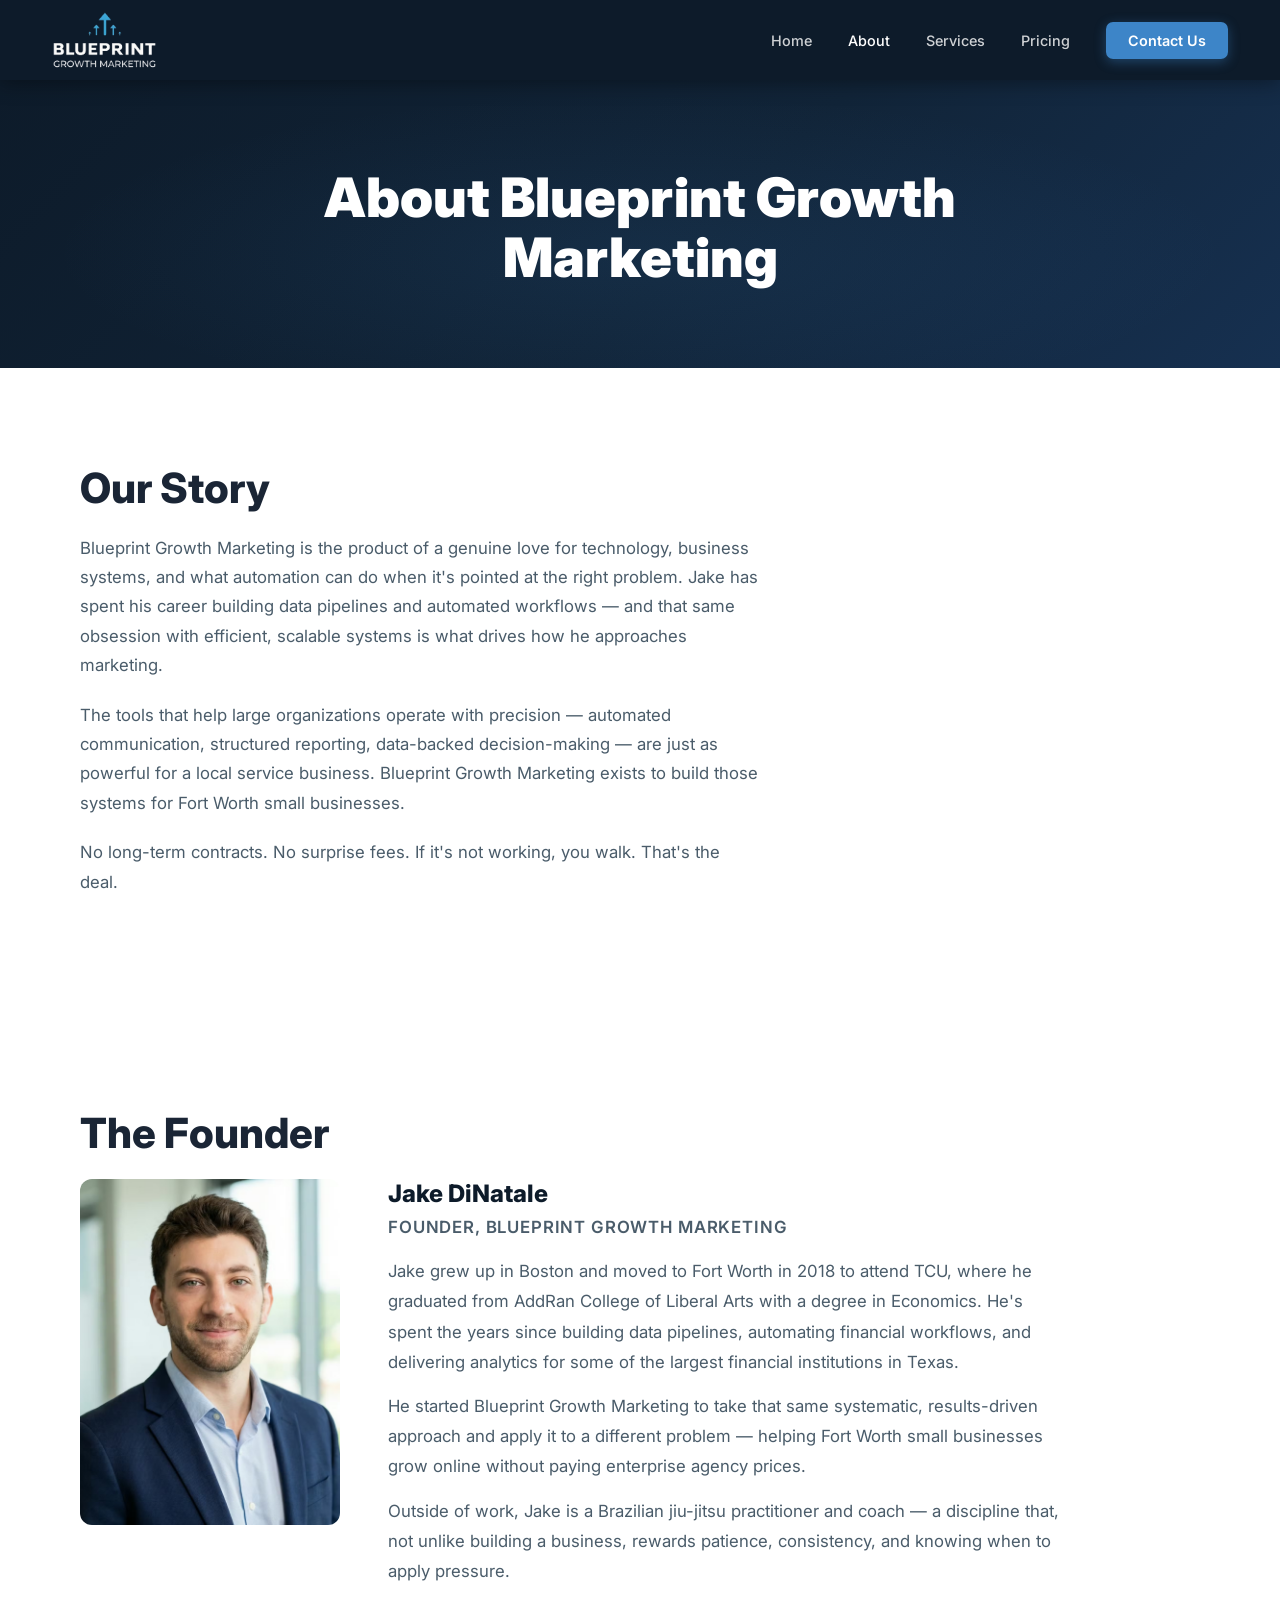
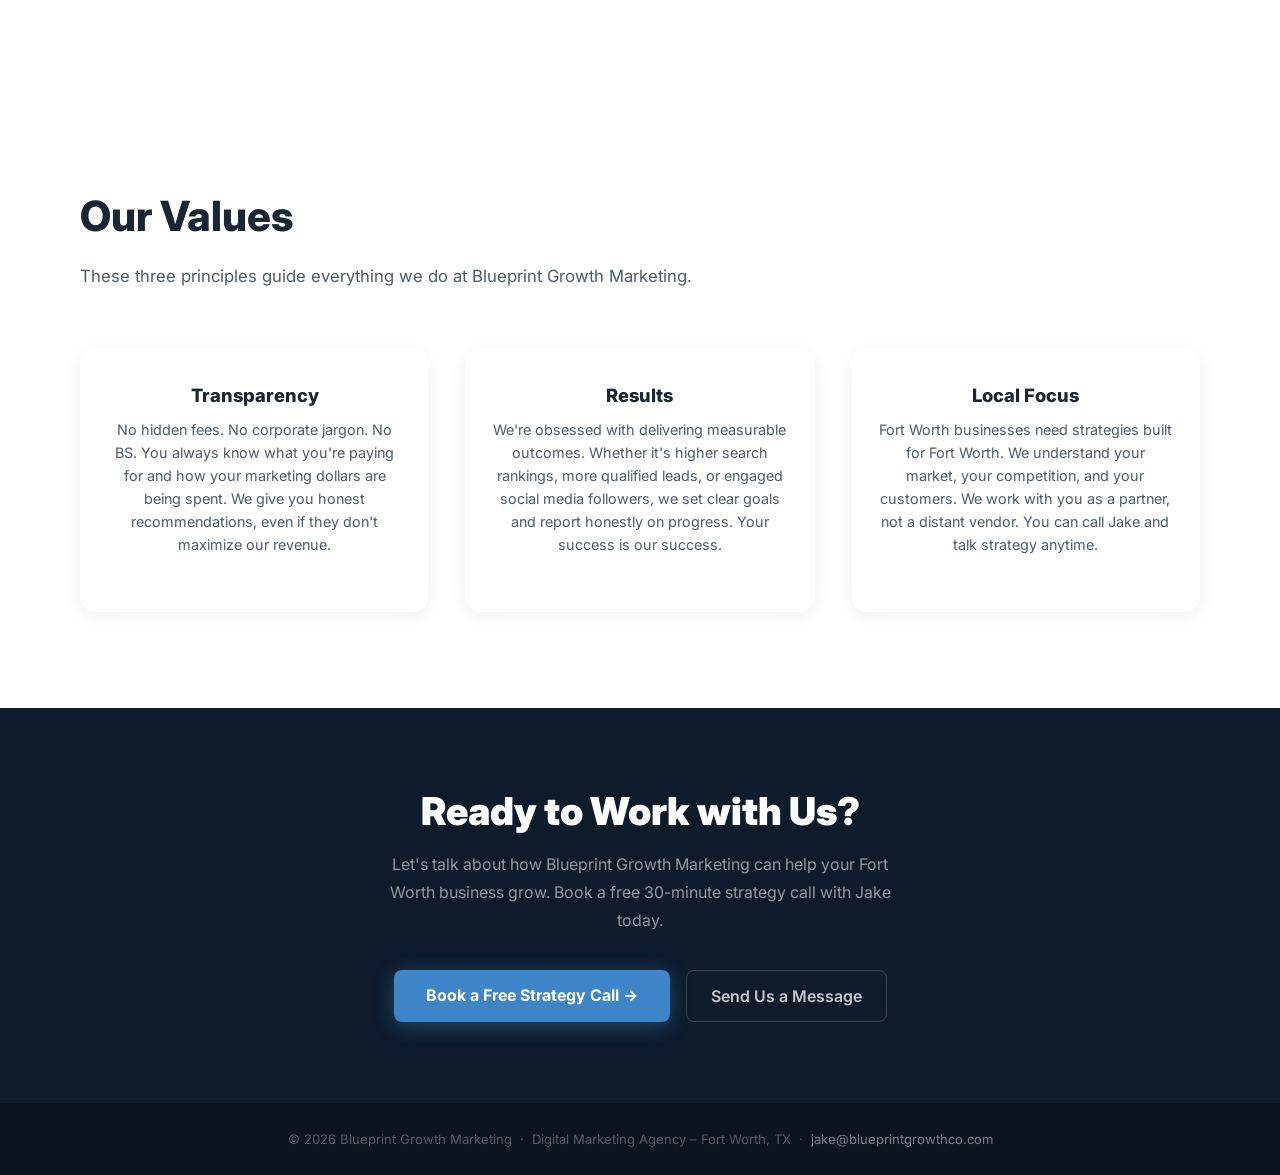
==== commit 18028788: "Rebrand to Blueprint Growth Marketing + site-wide copy and UI updates - Renamed all instances of "Bl" ====
--- a/about.html
+++ b/about.html
@@ -4,10 +4,10 @@
   <meta charset="UTF-8" />
   <meta name="viewport" content="width=device-width, initial-scale=1.0" />
 
-  <title>About Us | Blueprint Growth Co – Digital Marketing Agency Fort Worth TX</title>
-  <meta name="description" content="Learn about Blueprint Growth Co, a Fort Worth-based digital marketing agency dedicated to helping small businesses grow through local SEO, website design, social media management, and customer outreach." />
-  <meta name="keywords" content="Blueprint Growth Co, digital marketing agency Fort Worth, small business marketing Fort Worth, local SEO Fort Worth, marketing consultant Fort Worth Texas" />
-  <meta name="author" content="Jake DiNatale, Blueprint Growth Co" />
+  <title>About Us | Blueprint Growth Marketing – Digital Marketing Agency Fort Worth TX</title>
+  <meta name="description" content="Learn about Blueprint Growth Marketing, a Fort Worth-based digital marketing agency dedicated to helping small businesses grow through local SEO, website design, social media management, and customer outreach." />
+  <meta name="keywords" content="Blueprint Growth Marketing, digital marketing agency Fort Worth, small business marketing Fort Worth, local SEO Fort Worth, marketing consultant Fort Worth Texas" />
+  <meta name="author" content="Jake DiNatale, Blueprint Growth Marketing" />
   <meta name="robots" content="index, follow" />
   <link rel="canonical" href="https://www.blueprintgrowthco.com/about.html" />
   <meta name="geo.region" content="US-TX" />
@@ -15,10 +15,10 @@
   <meta name="geo.position" content="32.7555;-97.3308" />
   <meta property="og:type" content="website" />
   <meta property="og:url" content="https://www.blueprintgrowthco.com/about.html" />
-  <meta property="og:title" content="About Blueprint Growth Co – Fort Worth Digital Marketing Agency" />
-  <meta property="og:description" content="Fort Worth digital marketing agency helping small businesses grow. Meet the team behind Blueprint Growth Co." />
+  <meta property="og:title" content="About Blueprint Growth Marketing – Fort Worth Digital Marketing Agency" />
+  <meta property="og:description" content="Fort Worth digital marketing agency helping small businesses grow. Meet the team behind Blueprint Growth Marketing." />
   <meta property="og:image" content="https://www.blueprintgrowthco.com/assets/images/logo.png" />
-  <meta property="og:site_name" content="Blueprint Growth Co" />
+  <meta property="og:site_name" content="Blueprint Growth Marketing" />
 
   <script type="application/ld+json">
   {
@@ -34,8 +34,8 @@
   {
     "@context": "https://schema.org",
     "@type": "LocalBusiness",
-    "name": "Blueprint Growth Co",
-    "description": "Fort Worth digital marketing agency for small businesses. Founded by Jake DiNatale, we focus on local SEO, website design, social media management, and AI-powered customer outreach.",
+    "name": "Blueprint Growth Marketing",
+    "description": "Fort Worth digital marketing agency for small businesses. Founded by Jake DiNatale, we focus on local SEO, website design, social media management, and automated customer outreach.",
     "url": "https://www.blueprintgrowthco.com",
     "telephone": "+1-978-806-6103",
     "email": "jake@blueprintgrowthco.com",
@@ -62,7 +62,7 @@
 <!-- ══ NAV ══ -->
 <nav id="mainNav">
   <a href="index.html" class="nav-logo">
-    <img src="assets/images/logo.png" alt="Blueprint Growth Co – Digital Marketing Agency Fort Worth TX" />
+    <img src="assets/images/logo.png" alt="Blueprint Growth Marketing – Digital Marketing Agency Fort Worth TX" />
   </a>
   <ul class="nav-links">
     <li><a href="index.html">Home</a></li>
@@ -86,7 +86,7 @@
 <!-- ══ HERO ══ -->
 <section class="about-hero" id="top">
   <div class="page-hero-inner">
-    <h1>About Blueprint Growth Co</h1>
+    <h1>About Blueprint Growth Marketing</h1>
   </div>
 </section>
 
@@ -94,8 +94,8 @@
 <section class="about-section reveal">
   <div class="about-section-inner">
     <h2>Our Story</h2>
-    <p>Blueprint Growth Co is the product of a genuine love for technology, business systems, and what automation can do when it's pointed at the right problem. Jake has spent his career building data pipelines and automated workflows — and that same obsession with efficient, scalable systems is what drives how he approaches marketing.</p>
-    <p>The tools that help large organizations operate with precision — automated communication, structured reporting, data-backed decision-making — are just as powerful for a local service business. Blueprint Growth Co exists to build those systems for Fort Worth small businesses.</p>
+    <p>Blueprint Growth Marketing is the product of a genuine love for technology, business systems, and what automation can do when it's pointed at the right problem. Jake has spent his career building data pipelines and automated workflows — and that same obsession with efficient, scalable systems is what drives how he approaches marketing.</p>
+    <p>The tools that help large organizations operate with precision — automated communication, structured reporting, data-backed decision-making — are just as powerful for a local service business. Blueprint Growth Marketing exists to build those systems for Fort Worth small businesses.</p>
     <p>No long-term contracts. No surprise fees. If it's not working, you walk. That's the deal.</p>
   </div>
 </section>
@@ -106,13 +106,13 @@
     <h2>The Founder</h2>
 
     <div class="founder-wrap reveal">
-      <img src="assets/images/jake.jpg" alt="Jake DiNatale, Founder of Blueprint Growth Co" class="founder-img" />
+      <img src="assets/images/jake.jpg" alt="Jake DiNatale, Founder of Blueprint Growth Marketing" class="founder-img" />
       <div class="founder-bio">
         <h3>Jake DiNatale</h3>
-        <p class="founder-title">Founder, Blueprint Growth Co</p>
+        <p class="founder-title">Founder, Blueprint Growth Marketing</p>
         <p>Jake grew up in Boston and moved to Fort Worth in 2018 to attend TCU, where he graduated from AddRan College of Liberal Arts with a degree in Economics. He's spent the years since building data pipelines, automating financial workflows, and delivering analytics for some of the largest financial institutions in Texas.</p>
-        <p>He started Blueprint Growth Co to take that same systematic, results-driven approach and apply it to a different problem — helping Fort Worth small businesses grow online without paying enterprise agency prices.</p>
-        <p>Outside of work, Jake stays active and trains and coaches Brazilian jiu-jitsu.</p>
+        <p>He started Blueprint Growth Marketing to take that same systematic, results-driven approach and apply it to a different problem — helping Fort Worth small businesses grow online without paying enterprise agency prices.</p>
+        <p>Outside of work, Jake is a Brazilian jiu-jitsu practitioner and coach — a discipline that, not unlike building a business, rewards patience, consistency, and knowing when to apply pressure.</p>
       </div>
     </div>
   </div>
@@ -122,7 +122,7 @@
 <section class="about-section reveal">
   <div class="about-section-inner">
     <h2>Our Values</h2>
-    <p style="margin-bottom: 56px;">These three principles guide everything we do at Blueprint Growth Co.</p>
+    <p style="margin-bottom: 56px;">These three principles guide everything we do at Blueprint Growth Marketing.</p>
 
     <div class="values-grid">
       <!-- Transparency -->
@@ -149,7 +149,7 @@
 <!-- ══ CTA STRIP ══ -->
 <section class="cta-strip">
   <h2 class="reveal">Ready to Work with Us?</h2>
-  <p class="reveal">Let's talk about how Blueprint Growth Co can help your Fort Worth business grow. Book a free 30-minute strategy call with Jake today.</p>
+  <p class="reveal">Let's talk about how Blueprint Growth Marketing can help your Fort Worth business grow. Book a free 30-minute strategy call with Jake today.</p>
   <div class="cta-strip-btns reveal">
     <a href="https://calendly.com/jacobadinatale/30min" target="_blank" rel="noopener" class="btn-primary">Book a Free Strategy Call →</a>
     <a href="contact.html" class="btn-ghost">Send Us a Message</a>
@@ -158,7 +158,7 @@
 
 <!-- ══ FOOTER ══ -->
 <footer>
-  <p>&copy; 2026 Blueprint Growth Co &nbsp;·&nbsp; Digital Marketing Agency – Fort Worth, TX &nbsp;·&nbsp; <a href="mailto:jake@blueprintgrowthco.com">jake@blueprintgrowthco.com</a></p>
+  <p>&copy; 2026 Blueprint Growth Marketing &nbsp;·&nbsp; Digital Marketing Agency – Fort Worth, TX &nbsp;·&nbsp; <a href="mailto:jake@blueprintgrowthco.com">jake@blueprintgrowthco.com</a></p>
 </footer>
 
 <script src="js/main.js"></script>
--- a/css/styles.css
+++ b/css/styles.css
@@ -350,7 +350,7 @@
   display: grid;
   grid-template-columns: repeat(3, 1fr);
   gap: 28px;
-  align-items: start;
+  align-items: stretch;
 }
 
 /* ── PRICING CARD ── */
@@ -362,6 +362,12 @@
   position: relative;
   transition: transform .25s, box-shadow .25s, border-color .3s;
   box-shadow: 0 4px 24px rgba(13,27,42,.07);
+  display: flex;
+  flex-direction: column;
+}
+
+.price-card .btn-card {
+  margin-top: auto;
 }
 
 .price-card:hover {
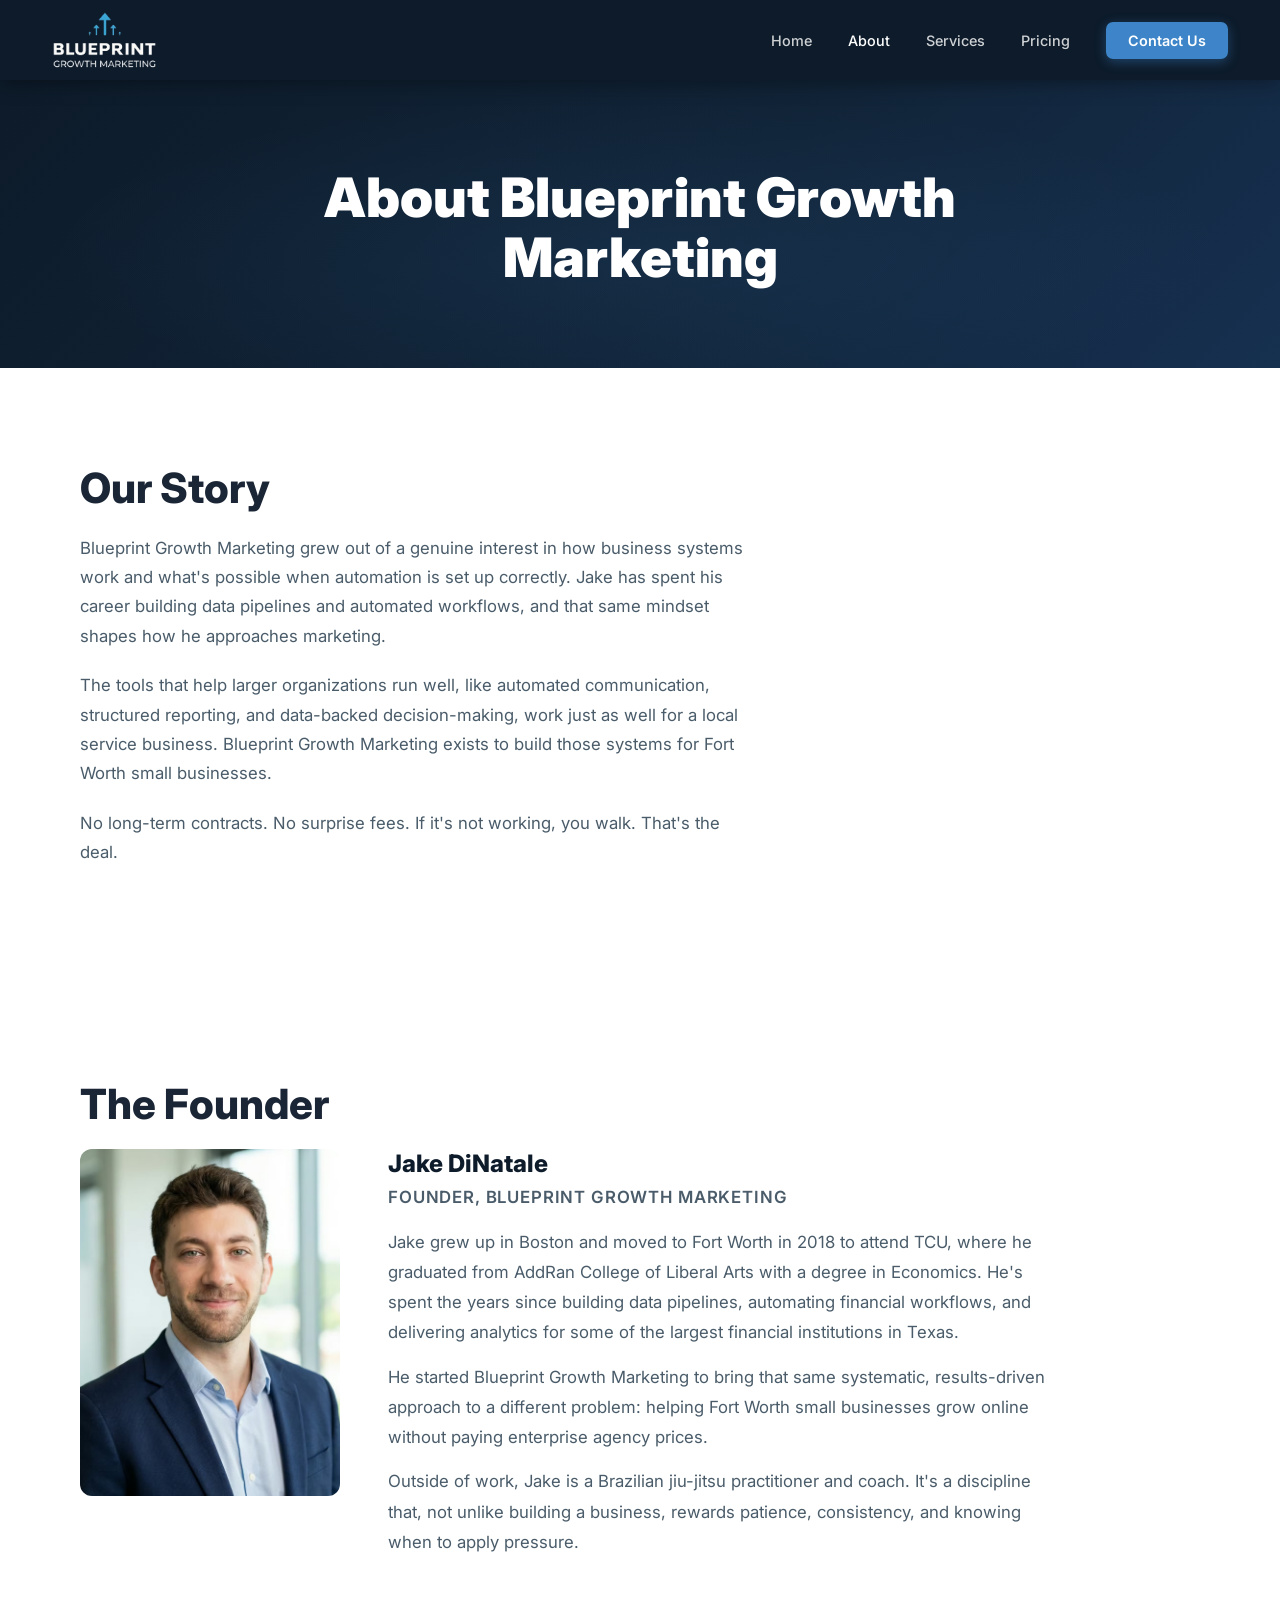
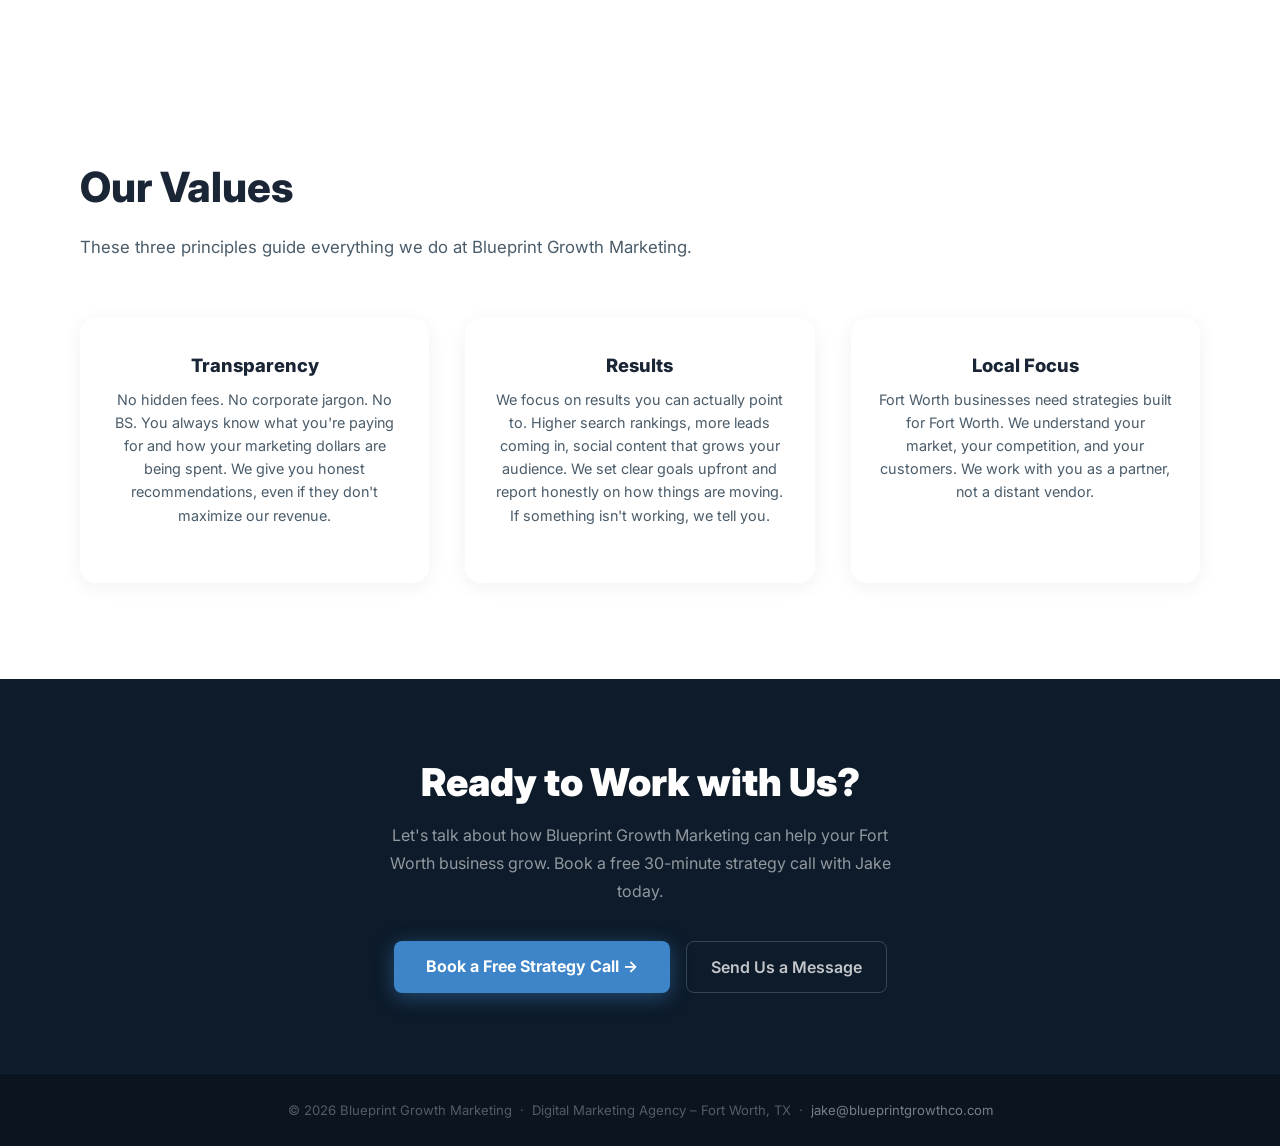
==== commit 634ecc29: "Remove em-dashes, rewrite AI slop copy, and minor content edits - Removed all em-dashes across all 4" ====
--- a/about.html
+++ b/about.html
@@ -1,6 +1,13 @@
 <!DOCTYPE html>
 <html lang="en">
 <head>
+  <!-- Google Tag Manager -->
+  <script>(function(w,d,s,l,i){w[l]=w[l]||[];w[l].push({'gtm.start':
+  new Date().getTime(),event:'gtm.js'});var f=d.getElementsByTagName(s)[0],
+  j=d.createElement(s),dl=l!='dataLayer'?'&l='+l:'';j.async=true;j.src=
+  'https://www.googletagmanager.com/gtm.js?id='+i+dl;f.parentNode.insertBefore(j,f);
+  })(window,document,'script','dataLayer','GTM-M3PWRDP8');</script>
+  <!-- End Google Tag Manager -->
   <meta charset="UTF-8" />
   <meta name="viewport" content="width=device-width, initial-scale=1.0" />
 
@@ -51,6 +58,10 @@
   <link rel="stylesheet" href="css/styles.css">
 </head>
 <body>
+  <!-- Google Tag Manager (noscript) -->
+  <noscript><iframe src="https://www.googletagmanager.com/ns.html?id=GTM-M3PWRDP8"
+  height="0" width="0" style="display:none;visibility:hidden"></iframe></noscript>
+  <!-- End Google Tag Manager (noscript) -->
 
 <div id="progress-bar"></div>
 
@@ -94,8 +105,8 @@
 <section class="about-section reveal">
   <div class="about-section-inner">
     <h2>Our Story</h2>
-    <p>Blueprint Growth Marketing is the product of a genuine love for technology, business systems, and what automation can do when it's pointed at the right problem. Jake has spent his career building data pipelines and automated workflows — and that same obsession with efficient, scalable systems is what drives how he approaches marketing.</p>
-    <p>The tools that help large organizations operate with precision — automated communication, structured reporting, data-backed decision-making — are just as powerful for a local service business. Blueprint Growth Marketing exists to build those systems for Fort Worth small businesses.</p>
+    <p>Blueprint Growth Marketing grew out of a genuine interest in how business systems work and what's possible when automation is set up correctly. Jake has spent his career building data pipelines and automated workflows, and that same mindset shapes how he approaches marketing.</p>
+    <p>The tools that help larger organizations run well, like automated communication, structured reporting, and data-backed decision-making, work just as well for a local service business. Blueprint Growth Marketing exists to build those systems for Fort Worth small businesses.</p>
     <p>No long-term contracts. No surprise fees. If it's not working, you walk. That's the deal.</p>
   </div>
 </section>
@@ -111,8 +122,8 @@
         <h3>Jake DiNatale</h3>
         <p class="founder-title">Founder, Blueprint Growth Marketing</p>
         <p>Jake grew up in Boston and moved to Fort Worth in 2018 to attend TCU, where he graduated from AddRan College of Liberal Arts with a degree in Economics. He's spent the years since building data pipelines, automating financial workflows, and delivering analytics for some of the largest financial institutions in Texas.</p>
-        <p>He started Blueprint Growth Marketing to take that same systematic, results-driven approach and apply it to a different problem — helping Fort Worth small businesses grow online without paying enterprise agency prices.</p>
-        <p>Outside of work, Jake is a Brazilian jiu-jitsu practitioner and coach — a discipline that, not unlike building a business, rewards patience, consistency, and knowing when to apply pressure.</p>
+        <p>He started Blueprint Growth Marketing to bring that same systematic, results-driven approach to a different problem: helping Fort Worth small businesses grow online without paying enterprise agency prices.</p>
+        <p>Outside of work, Jake is a Brazilian jiu-jitsu practitioner and coach. It's a discipline that, not unlike building a business, rewards patience, consistency, and knowing when to apply pressure.</p>
       </div>
     </div>
   </div>
@@ -134,13 +145,13 @@
       <!-- Results -->
       <div class="value-card reveal reveal-delay-1">
         <h3>Results</h3>
-        <p>We're obsessed with delivering measurable outcomes. Whether it's higher search rankings, more qualified leads, or engaged social media followers, we set clear goals and report honestly on progress. Your success is our success.</p>
+        <p>We focus on results you can actually point to. Higher search rankings, more leads coming in, social content that grows your audience. We set clear goals upfront and report honestly on how things are moving. If something isn't working, we tell you.</p>
       </div>
 
       <!-- Local Focus -->
       <div class="value-card reveal reveal-delay-2">
         <h3>Local Focus</h3>
-        <p>Fort Worth businesses need strategies built for Fort Worth. We understand your market, your competition, and your customers. We work with you as a partner, not a distant vendor. You can call Jake and talk strategy anytime.</p>
+        <p>Fort Worth businesses need strategies built for Fort Worth. We understand your market, your competition, and your customers. We work with you as a partner, not a distant vendor.</p>
       </div>
     </div>
   </div>
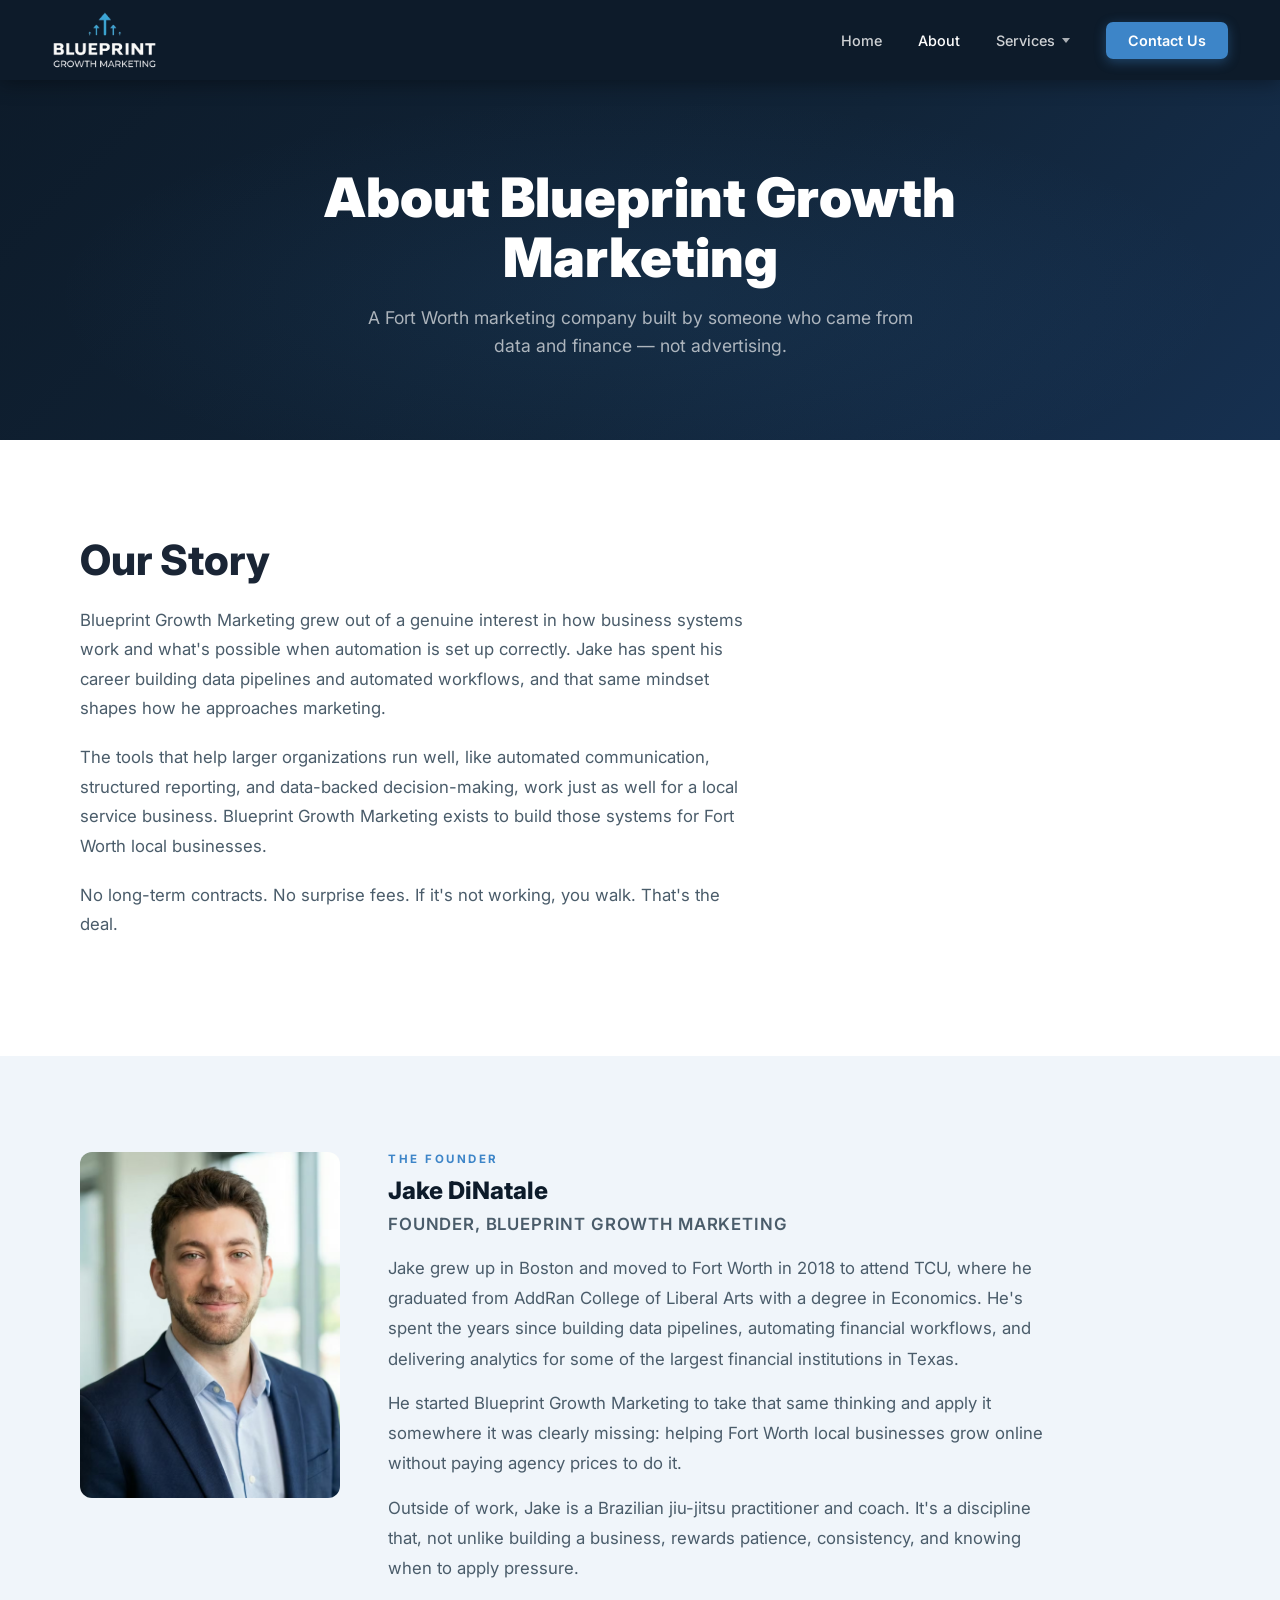
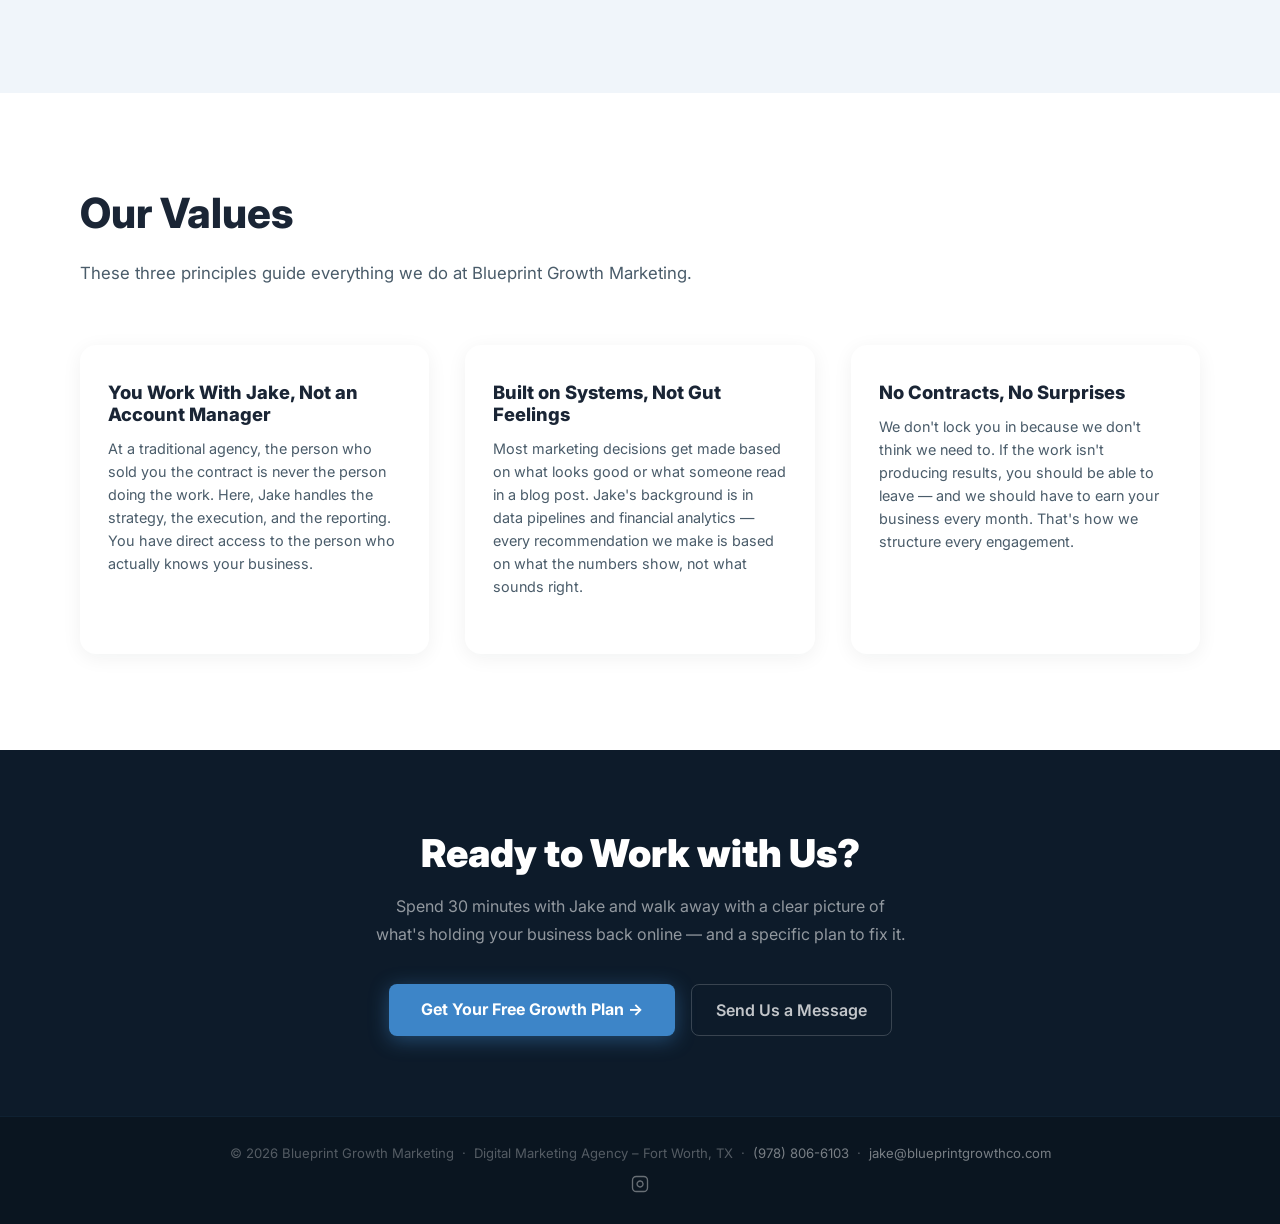
==== commit 0be9ad78: "Rebrand site structure: new service pages, Tally form, gitignore, cleanup - Replace services.html wi" ====
--- a/about.html
+++ b/about.html
@@ -12,18 +12,19 @@
   <meta name="viewport" content="width=device-width, initial-scale=1.0" />
 
   <title>About Us | Blueprint Growth Marketing – Digital Marketing Agency Fort Worth TX</title>
-  <meta name="description" content="Learn about Blueprint Growth Marketing, a Fort Worth-based digital marketing agency dedicated to helping small businesses grow through local SEO, website design, social media management, and customer outreach." />
-  <meta name="keywords" content="Blueprint Growth Marketing, digital marketing agency Fort Worth, small business marketing Fort Worth, local SEO Fort Worth, marketing consultant Fort Worth Texas" />
+  <meta name="description" content="Learn about Blueprint Growth Marketing, a Fort Worth-based digital marketing agency dedicated to helping local businesses grow through local SEO, website design, social media management, and customer outreach." />
+  <meta name="keywords" content="Blueprint Growth Marketing, digital marketing agency Fort Worth, local business marketing Fort Worth, local SEO Fort Worth, marketing consultant Fort Worth Texas" />
   <meta name="author" content="Jake DiNatale, Blueprint Growth Marketing" />
   <meta name="robots" content="index, follow" />
   <link rel="canonical" href="https://www.blueprintgrowthco.com/about.html" />
   <meta name="geo.region" content="US-TX" />
   <meta name="geo.placename" content="Fort Worth, Texas" />
   <meta name="geo.position" content="32.7555;-97.3308" />
+  <meta name="ICBM" content="32.7555, -97.3308" />
   <meta property="og:type" content="website" />
   <meta property="og:url" content="https://www.blueprintgrowthco.com/about.html" />
   <meta property="og:title" content="About Blueprint Growth Marketing – Fort Worth Digital Marketing Agency" />
-  <meta property="og:description" content="Fort Worth digital marketing agency helping small businesses grow. Meet the team behind Blueprint Growth Marketing." />
+  <meta property="og:description" content="Fort Worth digital marketing agency helping local businesses grow. Meet the team behind Blueprint Growth Marketing." />
   <meta property="og:image" content="https://www.blueprintgrowthco.com/assets/images/logo.png" />
   <meta property="og:site_name" content="Blueprint Growth Marketing" />
 
@@ -42,7 +43,7 @@
     "@context": "https://schema.org",
     "@type": "LocalBusiness",
     "name": "Blueprint Growth Marketing",
-    "description": "Fort Worth digital marketing agency for small businesses. Founded by Jake DiNatale, we focus on local SEO, website design, social media management, and automated customer outreach.",
+    "description": "Fort Worth digital marketing agency for local businesses. Founded by Jake DiNatale, we focus on local SEO, website design, social media management, and automated customer outreach.",
     "url": "https://www.blueprintgrowthco.com",
     "telephone": "+1-978-806-6103",
     "email": "jake@blueprintgrowthco.com",
@@ -55,6 +56,7 @@
   <link rel="preconnect" href="https://fonts.googleapis.com" />
   <link rel="preconnect" href="https://fonts.gstatic.com" crossorigin />
   <link href="https://fonts.googleapis.com/css2?family=Inter:wght@400;500;600;700;800;900&display=swap" rel="stylesheet" />
+  <link rel="icon" href="assets/images/logo.png" type="image/png">
   <link rel="stylesheet" href="css/styles.css">
 </head>
 <body>
@@ -67,7 +69,7 @@
 
 <a href="https://calendly.com/jacobadinatale/30min" target="_blank" rel="noopener" id="float-cta">
   <svg viewBox="0 0 24 24"><path d="M8 6h13M8 12h13M8 18h13M3 6h.01M3 12h.01M3 18h.01"/></svg>
-  Book Free Strategy Call
+  Get Free Growth Plan
 </a>
 
 <!-- ══ NAV ══ -->
@@ -78,8 +80,15 @@
   <ul class="nav-links">
     <li><a href="index.html">Home</a></li>
     <li><a href="about.html" class="active">About</a></li>
-    <li><a href="index.html#services">Services</a></li>
-    <li><a href="services.html">Pricing</a></li>
+    <li class="has-dropdown">
+      <a tabindex="0">Services</a>
+      <ul class="nav-dropdown">
+        <li><a href="website-design.html">Website Design</a></li>
+        <li><a href="seo.html">Search Engine Optimization (SEO)</a></li>
+        <li><a href="customer-outreach.html">Customer Outreach</a></li>
+        <li><a href="social-media.html">Social Media</a></li>
+      </ul>
+    </li>
     <li><a href="contact.html" class="btn-nav">Contact Us</a></li>
   </ul>
   <button class="hamburger" aria-label="Open menu" aria-expanded="false">
@@ -88,8 +97,11 @@
   <div class="mobile-menu" id="mobileMenu" role="navigation">
     <a href="index.html">Home</a>
     <a href="about.html">About</a>
-    <a href="index.html#services">Services</a>
-    <a href="services.html">Pricing</a>
+    <span class="mobile-menu-label">Services</span>
+    <a href="website-design.html" class="mobile-sub">Website Design</a>
+    <a href="seo.html" class="mobile-sub">Search Engine Optimization (SEO)</a>
+    <a href="customer-outreach.html" class="mobile-sub">Customer Outreach</a>
+    <a href="social-media.html" class="mobile-sub">Social Media</a>
     <a href="contact.html">Contact Us</a>
   </div>
 </nav>
@@ -98,6 +110,7 @@
 <section class="about-hero" id="top">
   <div class="page-hero-inner">
     <h1>About Blueprint Growth Marketing</h1>
+    <p>A Fort Worth marketing company built by someone who came from data and finance — not advertising.</p>
   </div>
 </section>
 
@@ -106,7 +119,7 @@
   <div class="about-section-inner">
     <h2>Our Story</h2>
     <p>Blueprint Growth Marketing grew out of a genuine interest in how business systems work and what's possible when automation is set up correctly. Jake has spent his career building data pipelines and automated workflows, and that same mindset shapes how he approaches marketing.</p>
-    <p>The tools that help larger organizations run well, like automated communication, structured reporting, and data-backed decision-making, work just as well for a local service business. Blueprint Growth Marketing exists to build those systems for Fort Worth small businesses.</p>
+    <p>The tools that help larger organizations run well, like automated communication, structured reporting, and data-backed decision-making, work just as well for a local service business. Blueprint Growth Marketing exists to build those systems for Fort Worth local businesses.</p>
     <p>No long-term contracts. No surprise fees. If it's not working, you walk. That's the deal.</p>
   </div>
 </section>
@@ -114,15 +127,14 @@
 <!-- ══ MEET THE FOUNDER ══ -->
 <section class="about-section about-section-alt">
   <div class="about-section-inner">
-    <h2>The Founder</h2>
-
     <div class="founder-wrap reveal">
       <img src="assets/images/jake.jpg" alt="Jake DiNatale, Founder of Blueprint Growth Marketing" class="founder-img" />
       <div class="founder-bio">
+        <span class="founder-eyebrow">The Founder</span>
         <h3>Jake DiNatale</h3>
         <p class="founder-title">Founder, Blueprint Growth Marketing</p>
         <p>Jake grew up in Boston and moved to Fort Worth in 2018 to attend TCU, where he graduated from AddRan College of Liberal Arts with a degree in Economics. He's spent the years since building data pipelines, automating financial workflows, and delivering analytics for some of the largest financial institutions in Texas.</p>
-        <p>He started Blueprint Growth Marketing to bring that same systematic, results-driven approach to a different problem: helping Fort Worth small businesses grow online without paying enterprise agency prices.</p>
+        <p>He started Blueprint Growth Marketing to take that same thinking and apply it somewhere it was clearly missing: helping Fort Worth local businesses grow online without paying agency prices to do it.</p>
         <p>Outside of work, Jake is a Brazilian jiu-jitsu practitioner and coach. It's a discipline that, not unlike building a business, rewards patience, consistency, and knowing when to apply pressure.</p>
       </div>
     </div>
@@ -136,22 +148,19 @@
     <p style="margin-bottom: 56px;">These three principles guide everything we do at Blueprint Growth Marketing.</p>
 
     <div class="values-grid">
-      <!-- Transparency -->
       <div class="value-card reveal">
-        <h3>Transparency</h3>
-        <p>No hidden fees. No corporate jargon. No BS. You always know what you're paying for and how your marketing dollars are being spent. We give you honest recommendations, even if they don't maximize our revenue.</p>
+        <h3>You Work With Jake, Not an Account Manager</h3>
+        <p>At a traditional agency, the person who sold you the contract is never the person doing the work. Here, Jake handles the strategy, the execution, and the reporting. You have direct access to the person who actually knows your business.</p>
       </div>
 
-      <!-- Results -->
       <div class="value-card reveal reveal-delay-1">
-        <h3>Results</h3>
-        <p>We focus on results you can actually point to. Higher search rankings, more leads coming in, social content that grows your audience. We set clear goals upfront and report honestly on how things are moving. If something isn't working, we tell you.</p>
+        <h3>Built on Systems, Not Gut Feelings</h3>
+        <p>Most marketing decisions get made based on what looks good or what someone read in a blog post. Jake's background is in data pipelines and financial analytics — every recommendation we make is based on what the numbers show, not what sounds right.</p>
       </div>
 
-      <!-- Local Focus -->
       <div class="value-card reveal reveal-delay-2">
-        <h3>Local Focus</h3>
-        <p>Fort Worth businesses need strategies built for Fort Worth. We understand your market, your competition, and your customers. We work with you as a partner, not a distant vendor.</p>
+        <h3>No Contracts, No Surprises</h3>
+        <p>We don't lock you in because we don't think we need to. If the work isn't producing results, you should be able to leave — and we should have to earn your business every month. That's how we structure every engagement.</p>
       </div>
     </div>
   </div>
@@ -160,16 +169,19 @@
 <!-- ══ CTA STRIP ══ -->
 <section class="cta-strip">
   <h2 class="reveal">Ready to Work with Us?</h2>
-  <p class="reveal">Let's talk about how Blueprint Growth Marketing can help your Fort Worth business grow. Book a free 30-minute strategy call with Jake today.</p>
+  <p class="reveal">Spend 30 minutes with Jake and walk away with a clear picture of what's holding your business back online — and a specific plan to fix it.</p>
   <div class="cta-strip-btns reveal">
-    <a href="https://calendly.com/jacobadinatale/30min" target="_blank" rel="noopener" class="btn-primary">Book a Free Strategy Call →</a>
+    <a href="https://calendly.com/jacobadinatale/30min" target="_blank" rel="noopener" class="btn-primary">Get Your Free Growth Plan →</a>
     <a href="contact.html" class="btn-ghost">Send Us a Message</a>
   </div>
 </section>
 
 <!-- ══ FOOTER ══ -->
 <footer>
-  <p>&copy; 2026 Blueprint Growth Marketing &nbsp;·&nbsp; Digital Marketing Agency – Fort Worth, TX &nbsp;·&nbsp; <a href="mailto:jake@blueprintgrowthco.com">jake@blueprintgrowthco.com</a></p>
+  <p>&copy; 2026 Blueprint Growth Marketing &nbsp;·&nbsp; Digital Marketing Agency – Fort Worth, TX &nbsp;·&nbsp; <a href="tel:9788066103">(978) 806-6103</a> &nbsp;·&nbsp; <a href="mailto:jake@blueprintgrowthco.com">jake@blueprintgrowthco.com</a></p>
+  <a href="https://www.instagram.com/blueprintgrowthfw/" target="_blank" rel="noopener" class="footer-instagram" aria-label="Blueprint Growth Marketing on Instagram">
+    <svg viewBox="0 0 24 24"><rect x="2" y="2" width="20" height="20" rx="5" ry="5"/><path d="M16 11.37A4 4 0 1 1 12.63 8 4 4 0 0 1 16 11.37z"/><line x1="17.5" y1="6.5" x2="17.51" y2="6.5"/></svg>
+  </a>
 </footer>
 
 <script src="js/main.js"></script>
--- a/css/styles.css
+++ b/css/styles.css
@@ -202,6 +202,323 @@
   display: flex;
 }
 
+/* ── NAV DROPDOWN ── */
+.nav-links li.has-dropdown {
+  position: relative;
+}
+
+.nav-links li.has-dropdown > a {
+  display: flex;
+  align-items: center;
+  gap: 4px;
+  cursor: default;
+}
+
+.nav-links li.has-dropdown > a::after {
+  content: '';
+  display: inline-block;
+  width: 0;
+  height: 0;
+  border-left: 4px solid transparent;
+  border-right: 4px solid transparent;
+  border-top: 5px solid rgba(255,255,255,.65);
+  margin-left: 3px;
+  transition: transform .2s;
+}
+
+.nav-links li.has-dropdown:hover > a::after {
+  transform: rotate(180deg);
+}
+
+.nav-dropdown {
+  /* Use opacity/visibility so transition-delay works on hide */
+  opacity: 0;
+  visibility: hidden;
+  pointer-events: none;
+  position: absolute;
+  /* Flush to nav bottom — no gap for the mouse to escape through */
+  top: 100%;
+  left: 50%;
+  transform: translateX(-50%);
+  background: var(--navy2);
+  min-width: 210px;
+  border-radius: 0 0 10px 10px;
+  box-shadow: 0 8px 32px rgba(0,0,0,.35);
+  /* Extra top padding bridges the visual gap without a physical gap */
+  padding: 10px 0 8px;
+  list-style: none;
+  z-index: 999;
+  border: 1px solid rgba(255,255,255,.08);
+  border-top: none;
+  /* Show instantly, hide with a 120ms delay so cursor can reach the menu */
+  transition: opacity .15s ease, visibility 0s linear .12s;
+}
+
+.nav-links li.has-dropdown:hover .nav-dropdown {
+  opacity: 1;
+  visibility: visible;
+  pointer-events: auto;
+  /* Remove delay when showing */
+  transition: opacity .15s ease, visibility 0s linear 0s;
+}
+
+.nav-dropdown li {
+  list-style: none;
+}
+
+.nav-dropdown a {
+  display: block;
+  padding: 10px 20px;
+  font-size: .875rem;
+  font-weight: 500;
+  color: rgba(255,255,255,.75) !important;
+  white-space: nowrap;
+  transition: background .15s, color .15s;
+}
+
+.nav-dropdown a:hover {
+  background: rgba(255,255,255,.07);
+  color: var(--white) !important;
+}
+
+/* Mobile menu sub-items */
+.mobile-menu-label {
+  color: rgba(255,255,255,.4);
+  font-size: .72rem;
+  font-weight: 700;
+  text-transform: uppercase;
+  letter-spacing: .1em;
+  margin-top: 4px;
+  margin-bottom: -4px;
+  pointer-events: none;
+}
+
+.mobile-sub {
+  padding-left: 14px !important;
+  font-size: .93rem !important;
+  color: rgba(255,255,255,.65) !important;
+}
+
+/* ── SERVICE PAGE ── */
+.service-page-hero {
+  background: linear-gradient(135deg, var(--navy) 0%, #112438 55%, #163050 100%);
+  padding: 100px 52px 88px;
+  text-align: center;
+  position: relative;
+  overflow: hidden;
+}
+
+.service-page-hero::after {
+  content: '';
+  position: absolute;
+  inset: 0;
+  background: radial-gradient(ellipse at 50% 60%, rgba(61,133,200,.12) 0%, transparent 65%);
+  pointer-events: none;
+}
+
+.service-page-hero-inner {
+  position: relative;
+  z-index: 1;
+  max-width: 760px;
+  margin: 0 auto;
+}
+
+.service-page-hero-inner h1 {
+  font-size: clamp(2rem, 5vw, 3rem);
+  font-weight: 900;
+  color: var(--white);
+  line-height: 1.15;
+  margin-bottom: 20px;
+}
+
+.service-page-hero-inner p {
+  font-size: 1.1rem;
+  color: rgba(255,255,255,.75);
+  line-height: 1.7;
+  margin-bottom: 36px;
+  max-width: 640px;
+  margin-left: auto;
+  margin-right: auto;
+}
+
+.service-page-hero-btns {
+  display: flex;
+  gap: 16px;
+  justify-content: center;
+  flex-wrap: wrap;
+}
+
+/* Service page features section */
+.service-features {
+  padding: 96px 52px;
+  background: var(--white);
+}
+
+.service-features-grid {
+  display: grid;
+  grid-template-columns: repeat(2, 1fr);
+  gap: 32px;
+  margin-top: 56px;
+}
+
+.feature-item {
+  display: flex;
+  gap: 20px;
+  align-items: flex-start;
+  padding: 32px;
+  background: var(--light);
+  border-radius: 14px;
+  transition: transform .25s, box-shadow .25s;
+}
+
+.feature-item:hover {
+  transform: translateY(-4px);
+  box-shadow: 0 12px 36px rgba(13,27,42,.08);
+}
+
+.feature-icon {
+  flex-shrink: 0;
+  width: 52px;
+  height: 52px;
+  border-radius: 12px;
+  background: rgba(61,133,200,.12);
+  display: flex;
+  align-items: center;
+  justify-content: center;
+}
+
+.feature-icon svg {
+  width: 26px;
+  height: 26px;
+  stroke: var(--blue);
+  fill: none;
+  stroke-width: 1.8;
+}
+
+.feature-text h3 {
+  font-size: 1.05rem;
+  font-weight: 700;
+  color: var(--text);
+  margin-bottom: 8px;
+}
+
+.feature-text p {
+  font-size: .93rem;
+  color: var(--text-2);
+  line-height: 1.65;
+}
+
+/* Pricing callout */
+.pricing-callout {
+  background: var(--navy);
+  padding: 80px 52px;
+  text-align: center;
+}
+
+.pricing-card-single {
+  display: inline-block;
+  background: var(--navy2);
+  border: 1px solid rgba(61,133,200,.3);
+  border-radius: 20px;
+  padding: 52px 64px;
+  max-width: 480px;
+  width: 100%;
+}
+
+.pricing-card-single .price-label {
+  font-size: .8rem;
+  font-weight: 700;
+  text-transform: uppercase;
+  letter-spacing: .1em;
+  color: var(--blue-lt);
+  margin-bottom: 12px;
+}
+
+.pricing-card-single .price-main {
+  font-size: 3rem;
+  font-weight: 900;
+  color: var(--white);
+  line-height: 1;
+  margin-bottom: 4px;
+}
+
+.pricing-card-single .price-period {
+  font-size: .95rem;
+  color: rgba(255,255,255,.5);
+  margin-bottom: 28px;
+}
+
+.pricing-card-single .price-desc {
+  font-size: .93rem;
+  color: rgba(255,255,255,.65);
+  line-height: 1.7;
+  margin-bottom: 32px;
+}
+
+.pricing-card-single .price-note {
+  font-size: .82rem;
+  color: rgba(255,255,255,.4);
+  margin-top: 20px;
+}
+
+/* Pricing split (setup + monthly) */
+.pricing-split {
+  display: flex;
+  gap: 20px;
+  justify-content: center;
+  flex-wrap: wrap;
+  margin-top: 16px;
+}
+
+.price-box {
+  background: var(--navy2);
+  border: 1px solid rgba(61,133,200,.25);
+  border-radius: 16px;
+  padding: 36px 44px;
+  text-align: center;
+  min-width: 200px;
+}
+
+.price-box .price-label {
+  font-size: .75rem;
+  font-weight: 700;
+  text-transform: uppercase;
+  letter-spacing: .1em;
+  color: var(--blue-lt);
+  margin-bottom: 10px;
+}
+
+.price-box .price-main {
+  font-size: 2.4rem;
+  font-weight: 900;
+  color: var(--white);
+  line-height: 1;
+  margin-bottom: 4px;
+}
+
+.price-box .price-period {
+  font-size: .85rem;
+  color: rgba(255,255,255,.45);
+}
+
+@media (max-width: 960px) {
+  .service-features-grid {
+    grid-template-columns: 1fr;
+  }
+  .service-page-hero {
+    padding: 72px 24px 64px;
+  }
+  .service-features {
+    padding: 64px 24px;
+  }
+  .pricing-callout {
+    padding: 64px 24px;
+  }
+  .pricing-card-single {
+    padding: 40px 32px;
+  }
+}
+
 /* ── SCROLL REVEAL ── */
 .reveal {
   opacity: 0;
@@ -318,12 +635,14 @@
 }
 
 .section-label {
+  display: block;
   font-size: .72rem;
   font-weight: 700;
   letter-spacing: 2.5px;
   text-transform: uppercase;
   color: var(--blue);
   margin-bottom: 12px;
+  text-align: center;
 }
 
 .section-title {
@@ -331,6 +650,7 @@
   font-weight: 800;
   line-height: 1.2;
   margin-bottom: 20px;
+  text-align: center;
 }
 
 .section-sub {
@@ -338,7 +658,8 @@
   color: var(--text-2);
   line-height: 1.75;
   max-width: 620px;
-  margin-bottom: 56px;
+  margin: 0 auto 56px;
+  text-align: center;
 }
 
 /* ── PRICING SECTION ── */
@@ -1147,6 +1468,27 @@
   color: var(--blue-lt);
 }
 
+.footer-instagram {
+  display: inline-flex;
+  align-items: center;
+  justify-content: center;
+  margin-top: 14px;
+  opacity: .45;
+  transition: opacity .2s;
+}
+
+.footer-instagram:hover {
+  opacity: 1;
+}
+
+.footer-instagram svg {
+  width: 18px;
+  height: 18px;
+  stroke: rgba(255,255,255,.85);
+  fill: none;
+  stroke-width: 1.8;
+}
+
 body.contact-page {
   min-height: 100vh;
   display: flex;
@@ -1210,13 +1552,22 @@
   font-weight: 900;
   color: var(--white);
   line-height: 1.1;
+  margin-bottom: 16px;
+}
+
+.about-hero p {
+  font-size: 1.1rem;
+  color: rgba(255,255,255,.65);
+  max-width: 560px;
+  margin: 0 auto;
+  line-height: 1.6;
 }
 
 .about-section {
   padding: 96px 52px;
 }
 
-.about-section.alt {
+.about-section-alt {
   background: var(--light);
 }
 
@@ -1281,7 +1632,7 @@
   background: var(--white);
   border-radius: 16px;
   padding: 36px 28px;
-  text-align: center;
+  text-align: left;
   box-shadow: 0 4px 20px rgba(13,27,42,.06);
   transition: transform .25s, box-shadow .25s;
 }
@@ -1389,6 +1740,22 @@
   .values-grid {
     grid-template-columns: 1fr;
     gap: 24px;
+  }
+
+  .about-section {
+    padding: 72px 24px;
+  }
+
+  .services {
+    padding: 72px 24px;
+  }
+
+  .about {
+    padding: 72px 24px;
+  }
+
+  .process {
+    padding: 72px 24px;
   }
 }
 
@@ -1467,6 +1834,10 @@
   margin-top: 56px;
 }
 
+.services-grid-4 {
+  grid-template-columns: repeat(2, 1fr);
+}
+
 .service-card {
   background: var(--white);
   border-radius: 18px;
@@ -1537,7 +1908,8 @@
     align-items: center;
   }
 
-  .services-grid {
+  .services-grid,
+  .services-grid-4 {
     grid-template-columns: 1fr;
     gap: 24px;
   }
@@ -1563,6 +1935,16 @@
   font-weight: 800;
   color: var(--navy);
   margin-bottom: 4px;
+}
+
+.founder-eyebrow {
+  display: block;
+  font-size: .72rem;
+  font-weight: 700;
+  letter-spacing: 2.5px;
+  text-transform: uppercase;
+  color: var(--blue);
+  margin-bottom: 10px;
 }
 
 .founder-title {
@@ -1598,7 +1980,7 @@
 
 .process-grid {
   display: grid;
-  grid-template-columns: repeat(4, 1fr);
+  grid-template-columns: repeat(3, 1fr);
   gap: 32px;
   margin-top: 56px;
 }
@@ -1638,7 +2020,7 @@
   line-height: 1.7;
 }
 
-@media (max-width: 960px) {
+@media (max-width: 860px) {
   .process-grid {
     grid-template-columns: repeat(2, 1fr);
   }
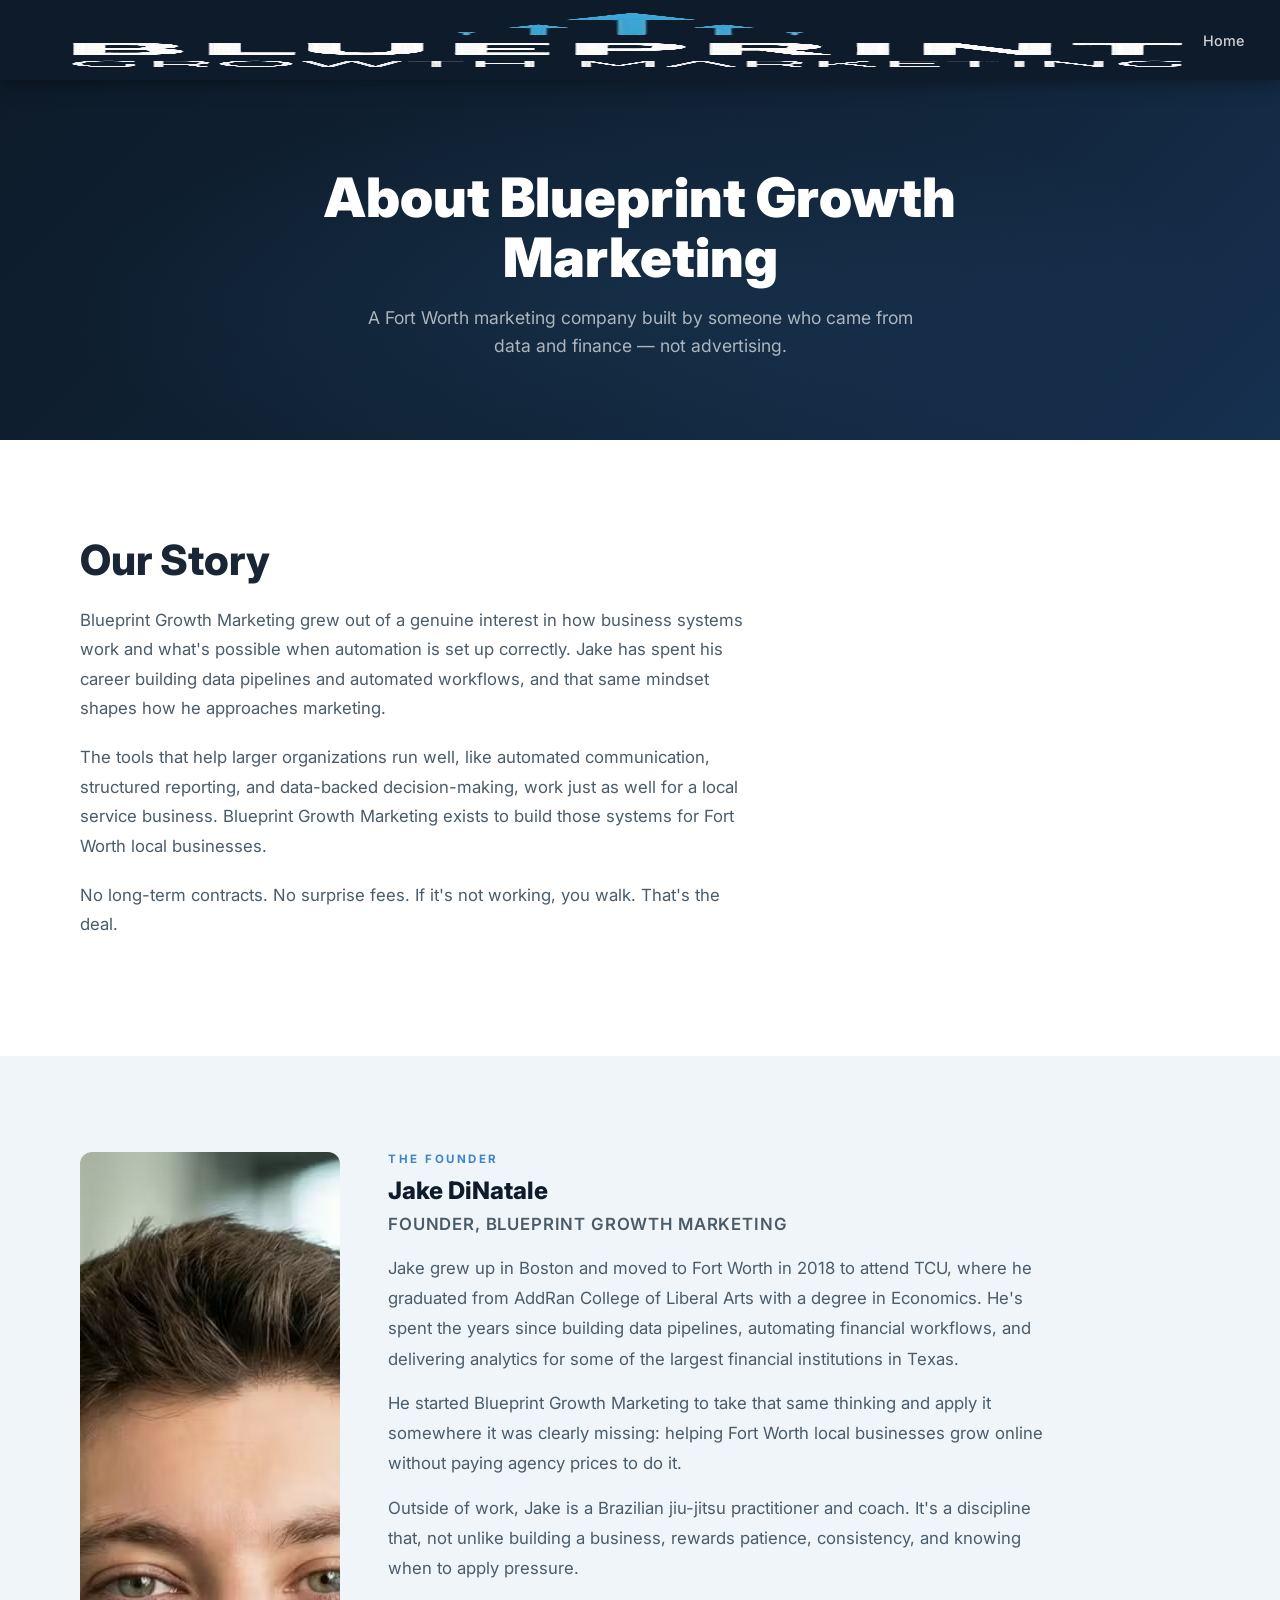
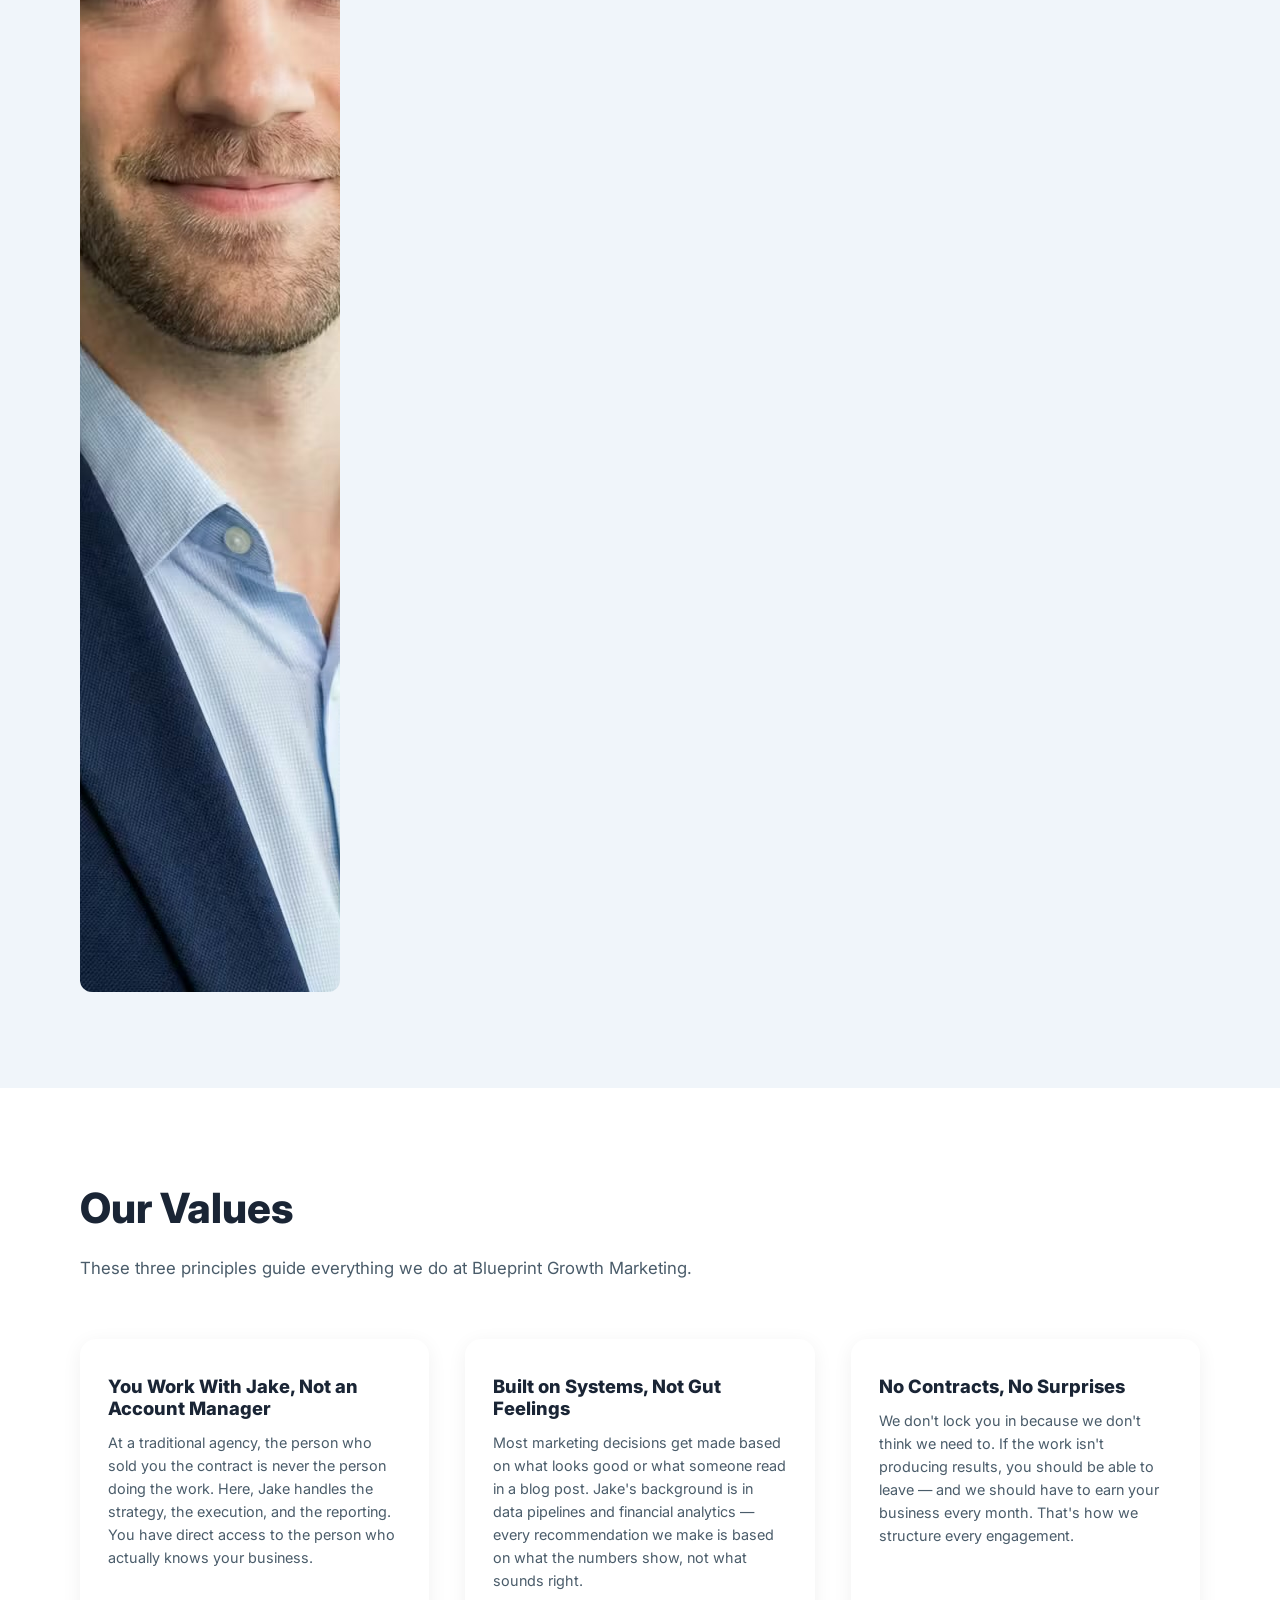
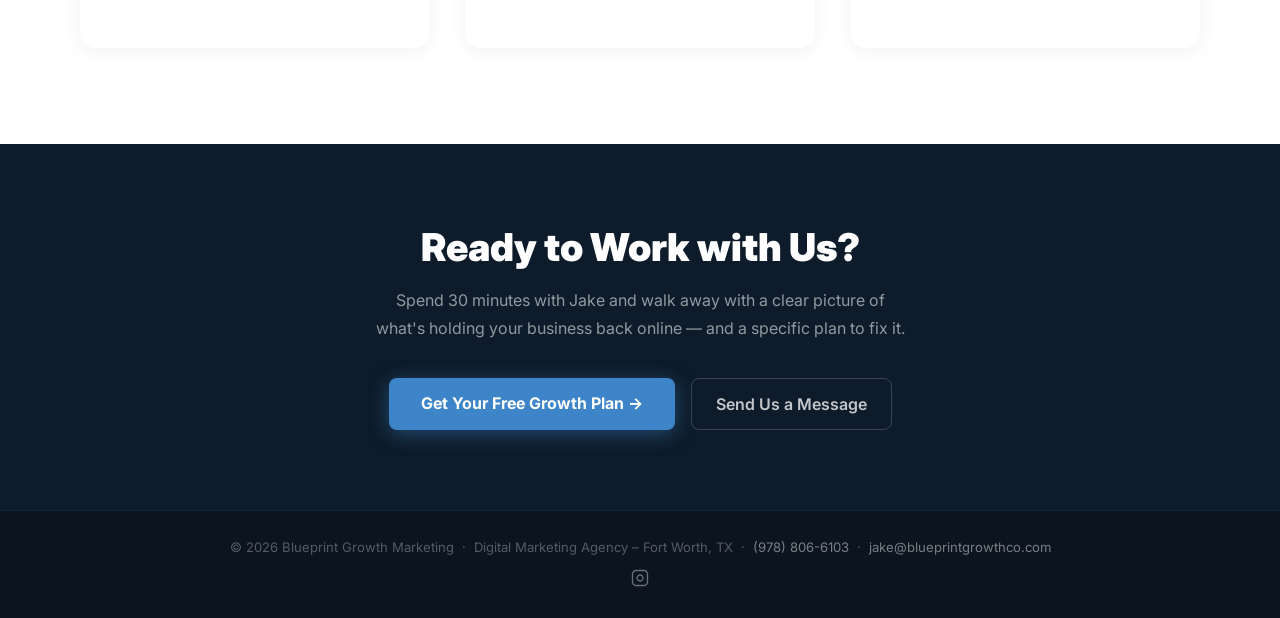
==== commit 12aabb9f: "Add FAQ schema and cross-service links to all service pages - Added FAQPage JSON-LD schema to websit" ====
--- a/about.html
+++ b/about.html
@@ -11,8 +11,8 @@
   <meta charset="UTF-8" />
   <meta name="viewport" content="width=device-width, initial-scale=1.0" />
 
-  <title>About Us | Blueprint Growth Marketing – Digital Marketing Agency Fort Worth TX</title>
-  <meta name="description" content="Learn about Blueprint Growth Marketing, a Fort Worth-based digital marketing agency dedicated to helping local businesses grow through local SEO, website design, social media management, and customer outreach." />
+  <title>About Blueprint Growth Marketing | Fort Worth, TX</title>
+  <meta name="description" content="Meet Jake DiNatale, founder of Blueprint Growth Marketing — Fort Worth's small business marketing agency built on data, automation, and no long-term contracts." />
   <meta name="keywords" content="Blueprint Growth Marketing, digital marketing agency Fort Worth, local business marketing Fort Worth, local SEO Fort Worth, marketing consultant Fort Worth Texas" />
   <meta name="author" content="Jake DiNatale, Blueprint Growth Marketing" />
   <meta name="robots" content="index, follow" />
@@ -27,6 +27,7 @@
   <meta property="og:description" content="Fort Worth digital marketing agency helping local businesses grow. Meet the team behind Blueprint Growth Marketing." />
   <meta property="og:image" content="https://www.blueprintgrowthco.com/assets/images/logo.png" />
   <meta property="og:site_name" content="Blueprint Growth Marketing" />
+  <meta property="og:locale" content="en_US" />
 
   <script type="application/ld+json">
   {
@@ -49,10 +50,33 @@
     "email": "jake@blueprintgrowthco.com",
     "address": { "@type": "PostalAddress", "addressLocality": "Fort Worth", "addressRegion": "TX", "addressCountry": "US" },
     "geo": { "@type": "GeoCoordinates", "latitude": 32.7555, "longitude": -97.3308 },
-    "image": "https://www.blueprintgrowthco.com/assets/images/logo.png"
+    "image": "https://www.blueprintgrowthco.com/assets/images/logo.png",
+    "openingHours": "Mo-Fr 09:00-18:00",
+    "sameAs": ["https://www.instagram.com/blueprintgrowthfw/"]
   }
   </script>
 
+  <script type="application/ld+json">
+  {
+    "@context": "https://schema.org",
+    "@type": "Person",
+    "name": "Jake DiNatale",
+    "jobTitle": "Founder",
+    "worksFor": {
+      "@type": "Organization",
+      "name": "Blueprint Growth Marketing",
+      "url": "https://www.blueprintgrowthco.com"
+    },
+    "url": "https://www.blueprintgrowthco.com/about.html",
+    "alumniOf": {
+      "@type": "CollegeOrUniversity",
+      "name": "Texas Christian University"
+    },
+    "knowsAbout": ["Local SEO", "Digital Marketing", "Marketing Automation", "Data Analytics"]
+  }
+  </script>
+
+  <link rel="preload" as="style" href="https://fonts.googleapis.com/css2?family=Inter:wght@400;500;600;700;800;900&display=swap" />
   <link rel="preconnect" href="https://fonts.googleapis.com" />
   <link rel="preconnect" href="https://fonts.gstatic.com" crossorigin />
   <link href="https://fonts.googleapis.com/css2?family=Inter:wght@400;500;600;700;800;900&display=swap" rel="stylesheet" />
@@ -75,7 +99,7 @@
 <!-- ══ NAV ══ -->
 <nav id="mainNav">
   <a href="index.html" class="nav-logo">
-    <img src="assets/images/logo.png" alt="Blueprint Growth Marketing – Digital Marketing Agency Fort Worth TX" />
+    <img src="assets/images/logo.png" alt="Blueprint Growth Marketing – Digital Marketing Agency Fort Worth TX" width="1151" height="634" />
   </a>
   <ul class="nav-links">
     <li><a href="index.html">Home</a></li>
@@ -128,7 +152,7 @@
 <section class="about-section about-section-alt">
   <div class="about-section-inner">
     <div class="founder-wrap reveal">
-      <img src="assets/images/jake.jpg" alt="Jake DiNatale, Founder of Blueprint Growth Marketing" class="founder-img" />
+      <img src="assets/images/jake.jpg" alt="Jake DiNatale, Founder of Blueprint Growth Marketing" class="founder-img" width="1440" height="1440" />
       <div class="founder-bio">
         <span class="founder-eyebrow">The Founder</span>
         <h3>Jake DiNatale</h3>
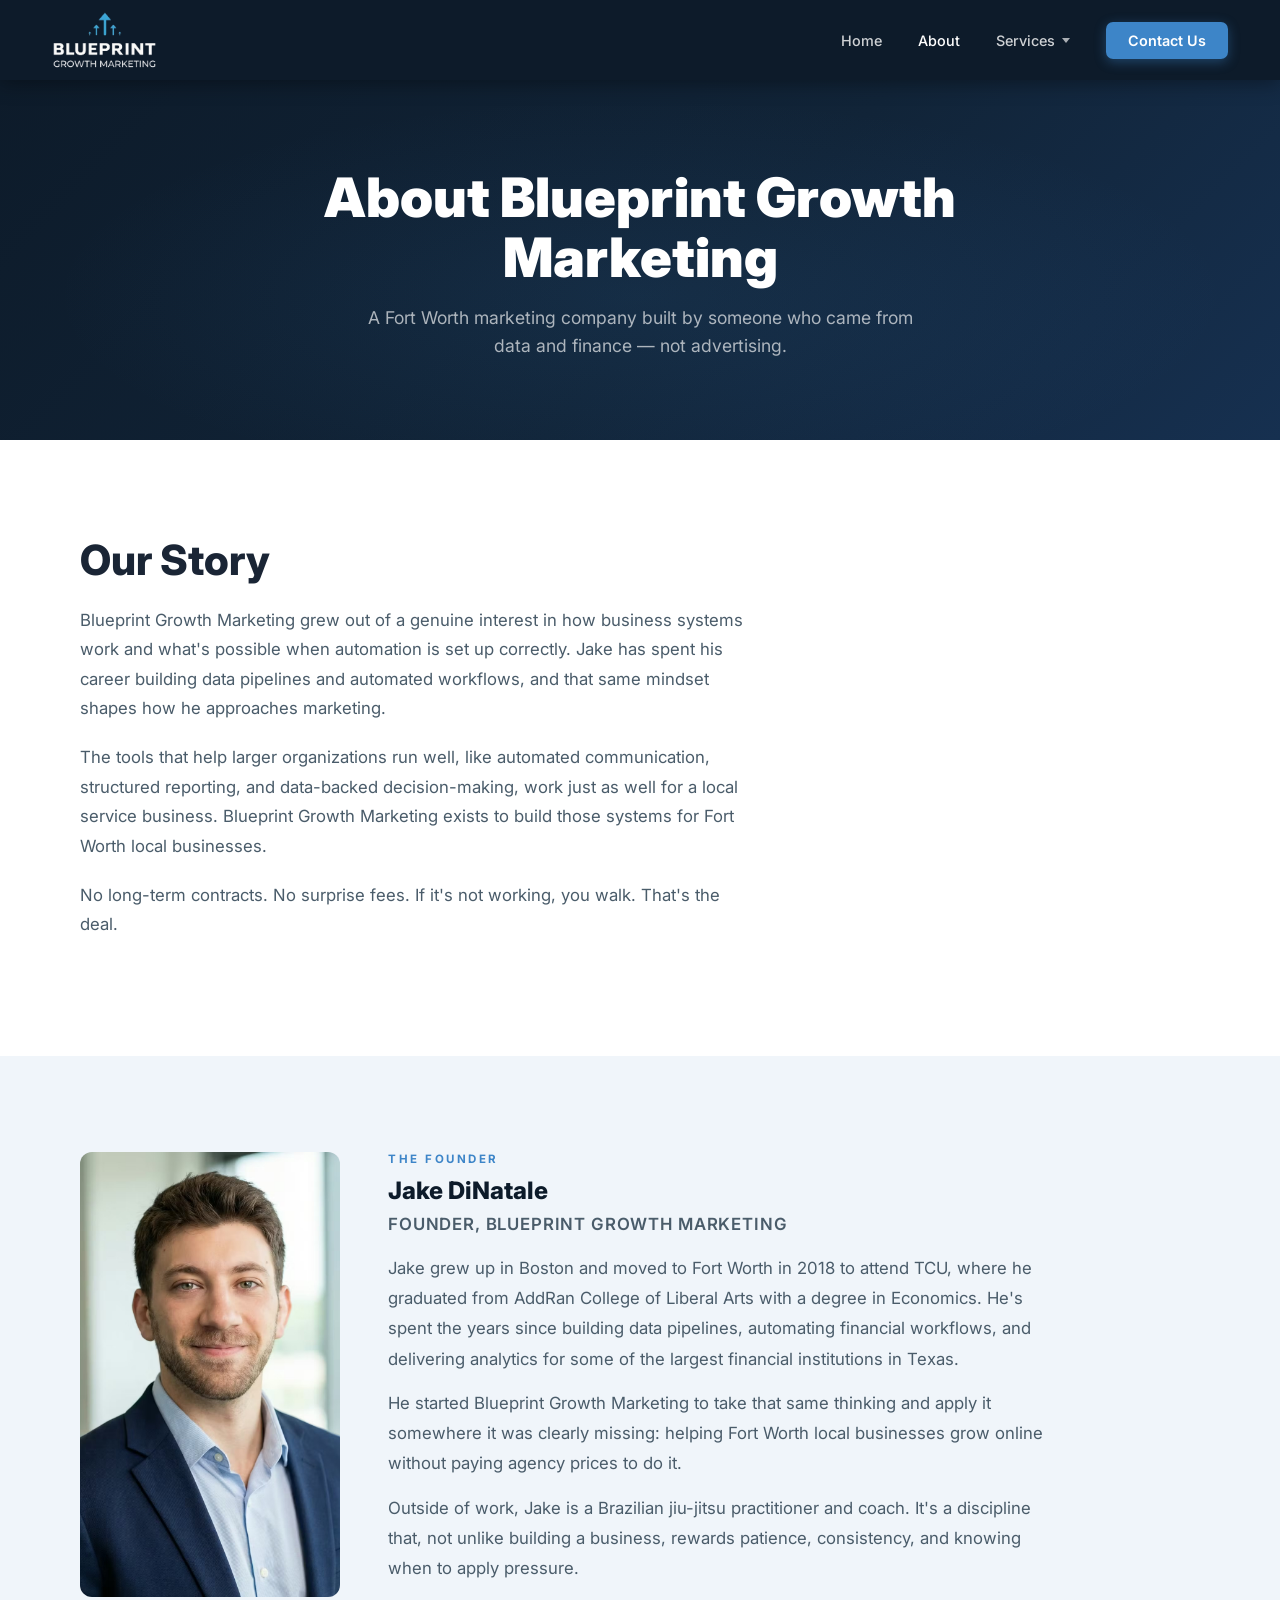
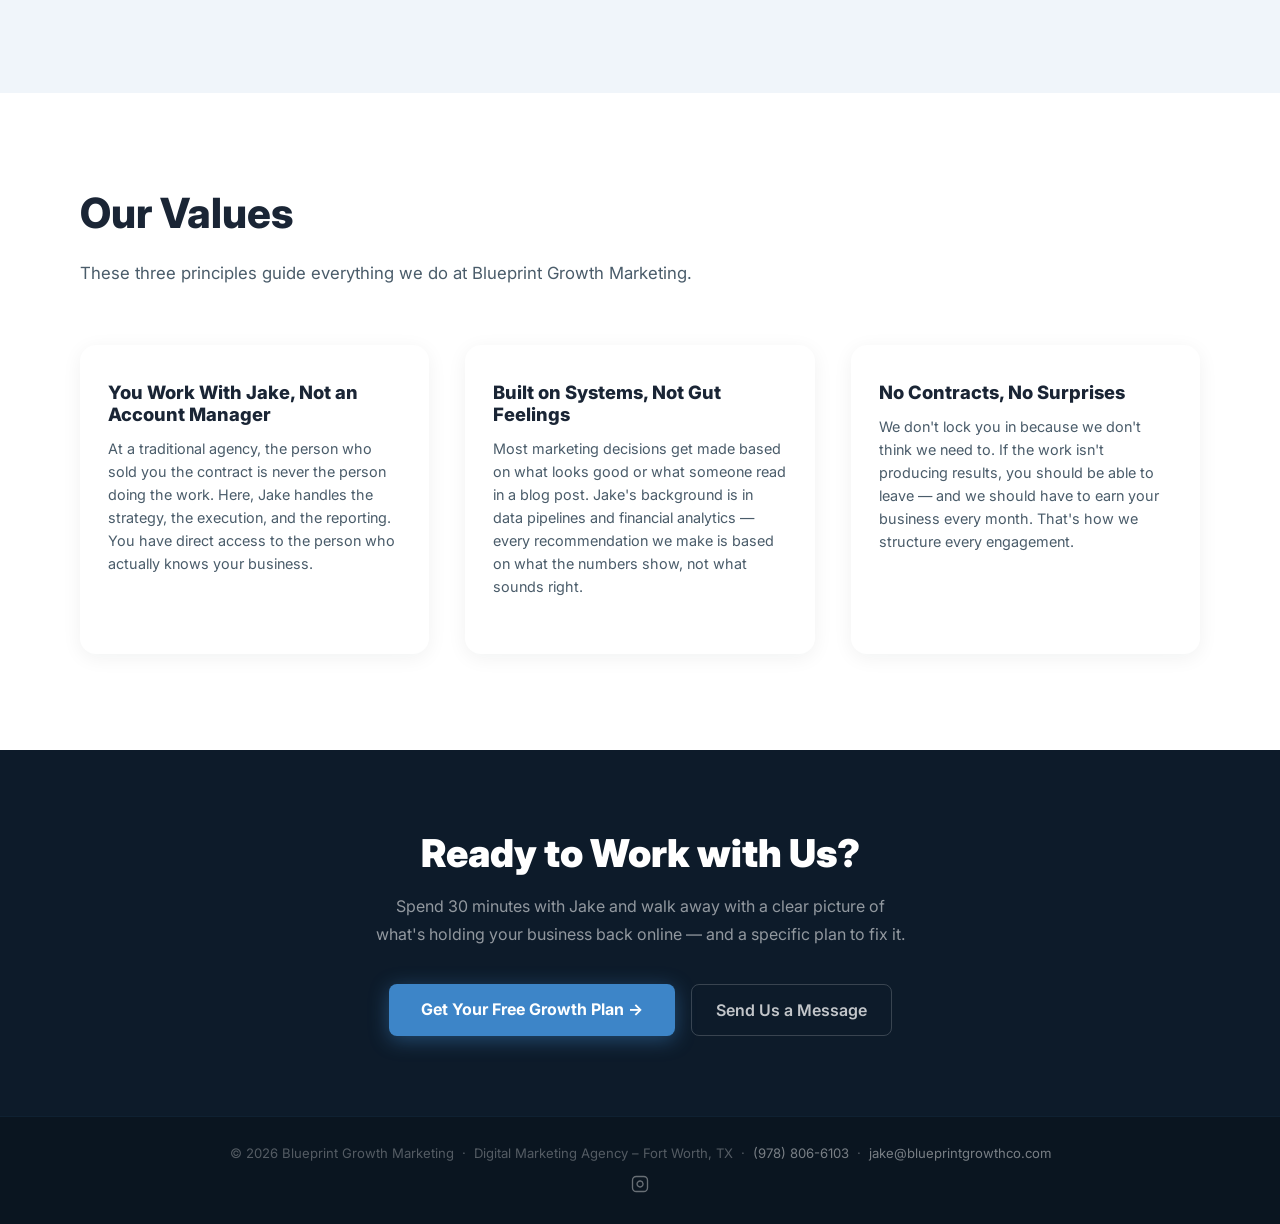
==== commit 12a65181: "Fix canonical URL mismatch, sitemap URLs, Tally form, and founder image layout - Update canonical an" ====
--- a/about.html
+++ b/about.html
@@ -16,13 +16,13 @@
   <meta name="keywords" content="Blueprint Growth Marketing, digital marketing agency Fort Worth, local business marketing Fort Worth, local SEO Fort Worth, marketing consultant Fort Worth Texas" />
   <meta name="author" content="Jake DiNatale, Blueprint Growth Marketing" />
   <meta name="robots" content="index, follow" />
-  <link rel="canonical" href="https://www.blueprintgrowthco.com/about.html" />
+  <link rel="canonical" href="https://www.blueprintgrowthco.com/about" />
   <meta name="geo.region" content="US-TX" />
   <meta name="geo.placename" content="Fort Worth, Texas" />
   <meta name="geo.position" content="32.7555;-97.3308" />
   <meta name="ICBM" content="32.7555, -97.3308" />
   <meta property="og:type" content="website" />
-  <meta property="og:url" content="https://www.blueprintgrowthco.com/about.html" />
+  <meta property="og:url" content="https://www.blueprintgrowthco.com/about" />
   <meta property="og:title" content="About Blueprint Growth Marketing – Fort Worth Digital Marketing Agency" />
   <meta property="og:description" content="Fort Worth digital marketing agency helping local businesses grow. Meet the team behind Blueprint Growth Marketing." />
   <meta property="og:image" content="https://www.blueprintgrowthco.com/assets/images/logo.png" />
--- a/css/styles.css
+++ b/css/styles.css
@@ -113,12 +113,14 @@
 
 .nav-logo img {
   height: 58px;
+  width: auto;
   display: block;
   transition: height .3s;
 }
 
 nav.scrolled .nav-logo img {
   height: 46px;
+  width: auto;
 }
 
 .nav-links {
@@ -1920,14 +1922,16 @@
   display: grid;
   grid-template-columns: 260px 1fr;
   gap: 48px;
-  align-items: start;
+  align-items: stretch;
 }
 
 .founder-img {
   width: 100%;
+  height: 100%;
   border-radius: 12px;
   object-fit: cover;
-  aspect-ratio: 3/4;
+  object-position: center top;
+  display: block;
 }
 
 .founder-bio h3 {
